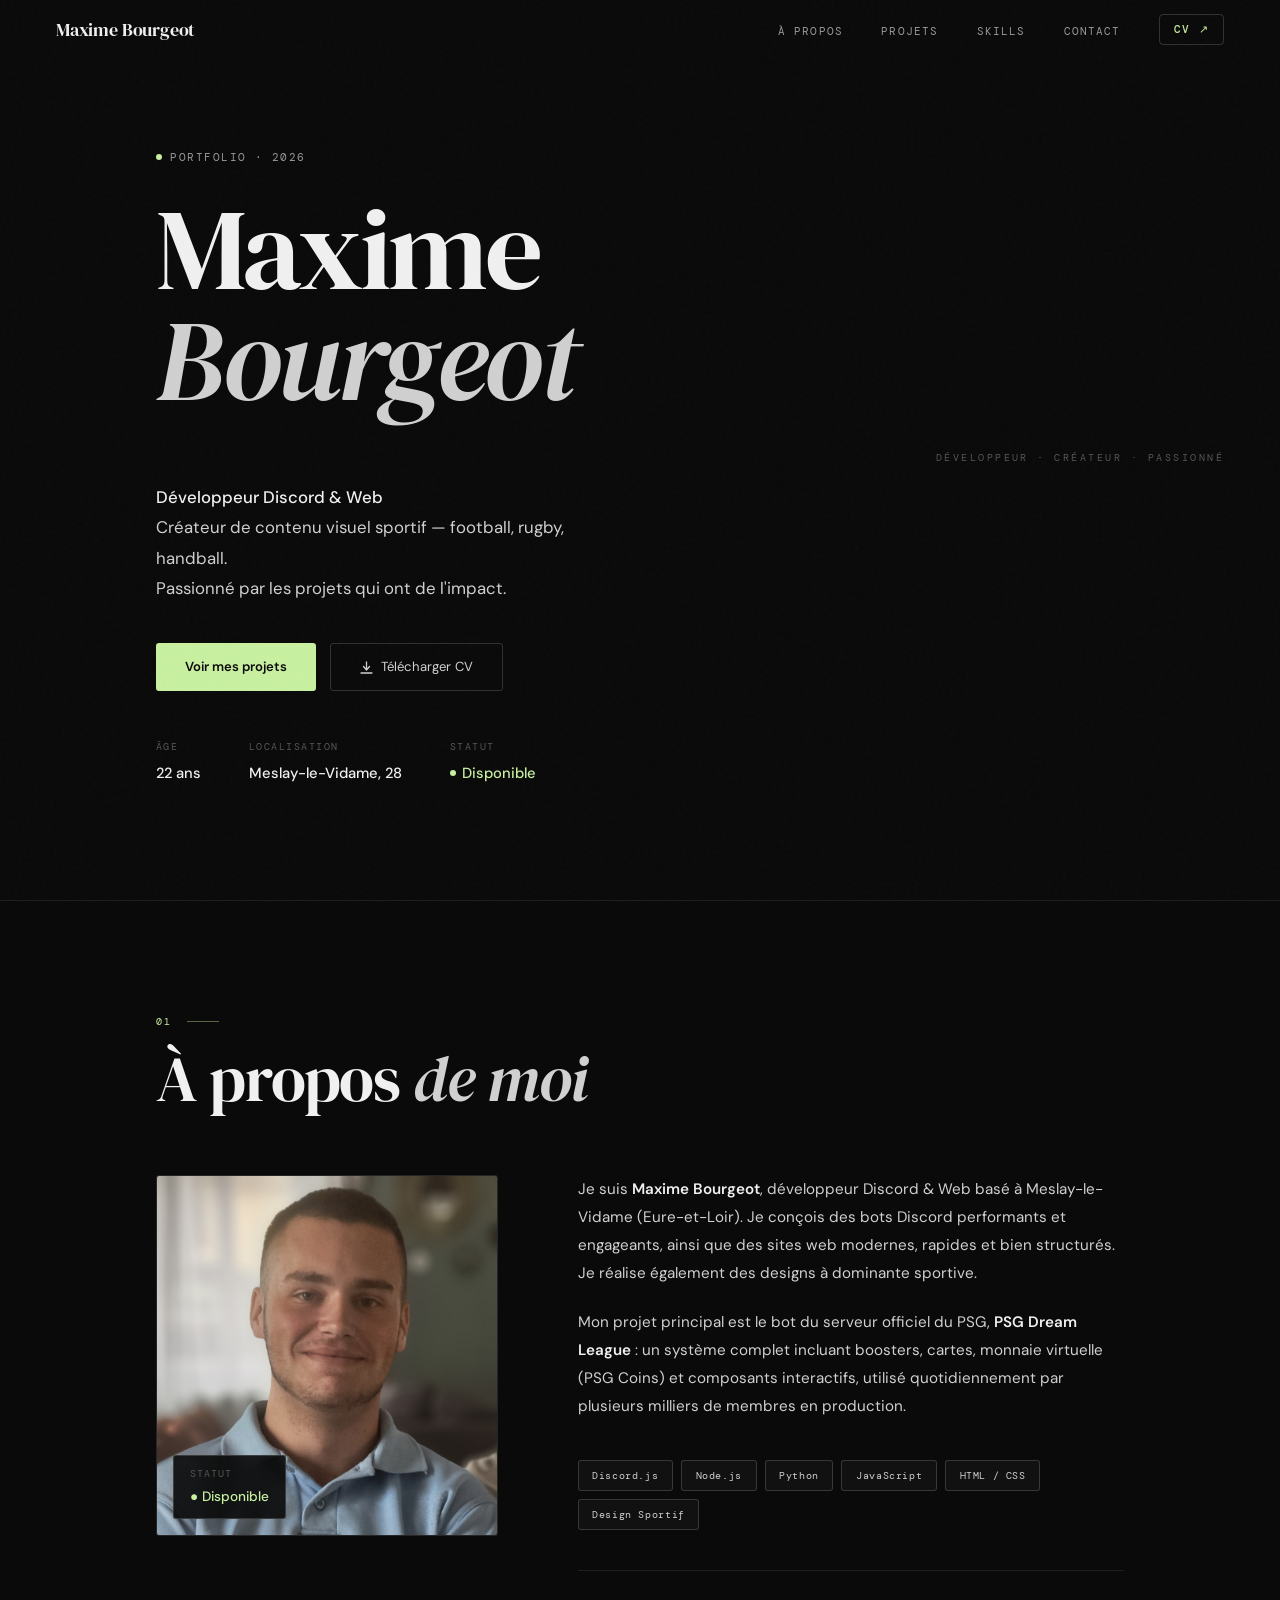
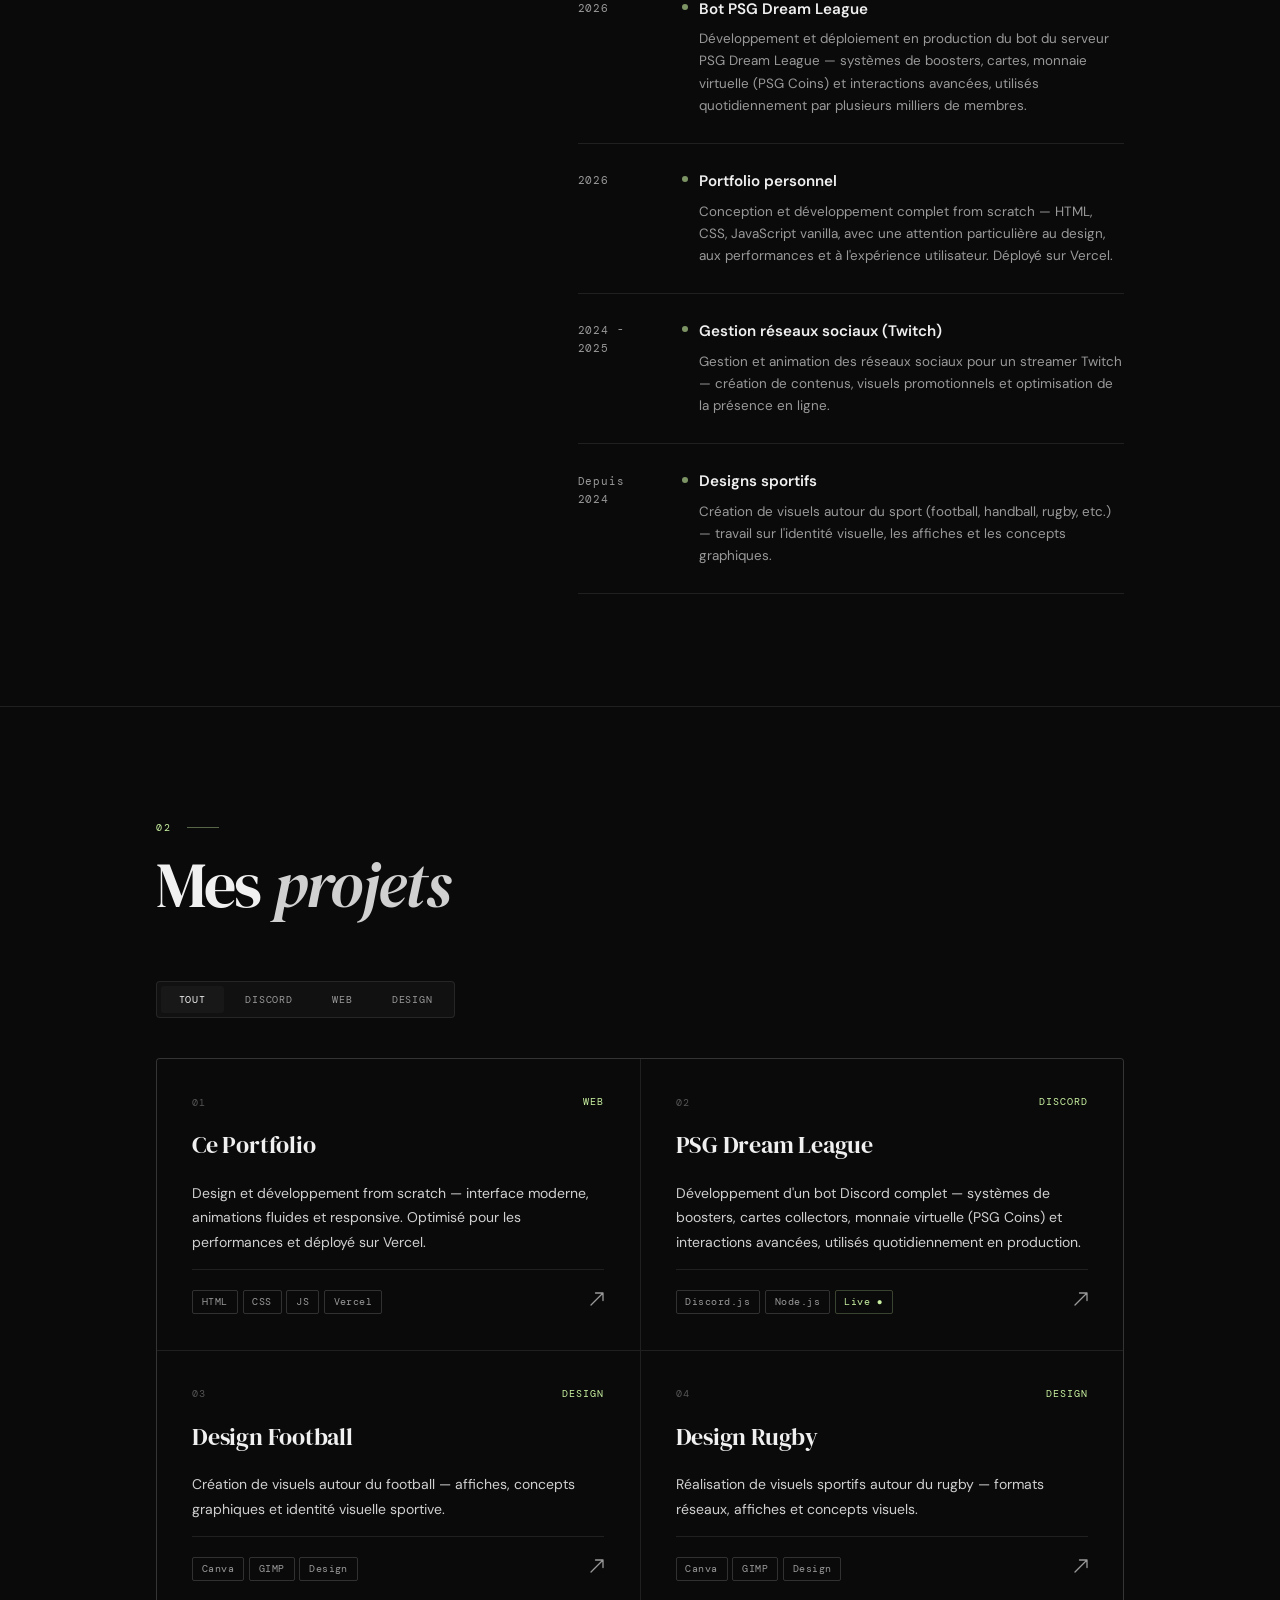
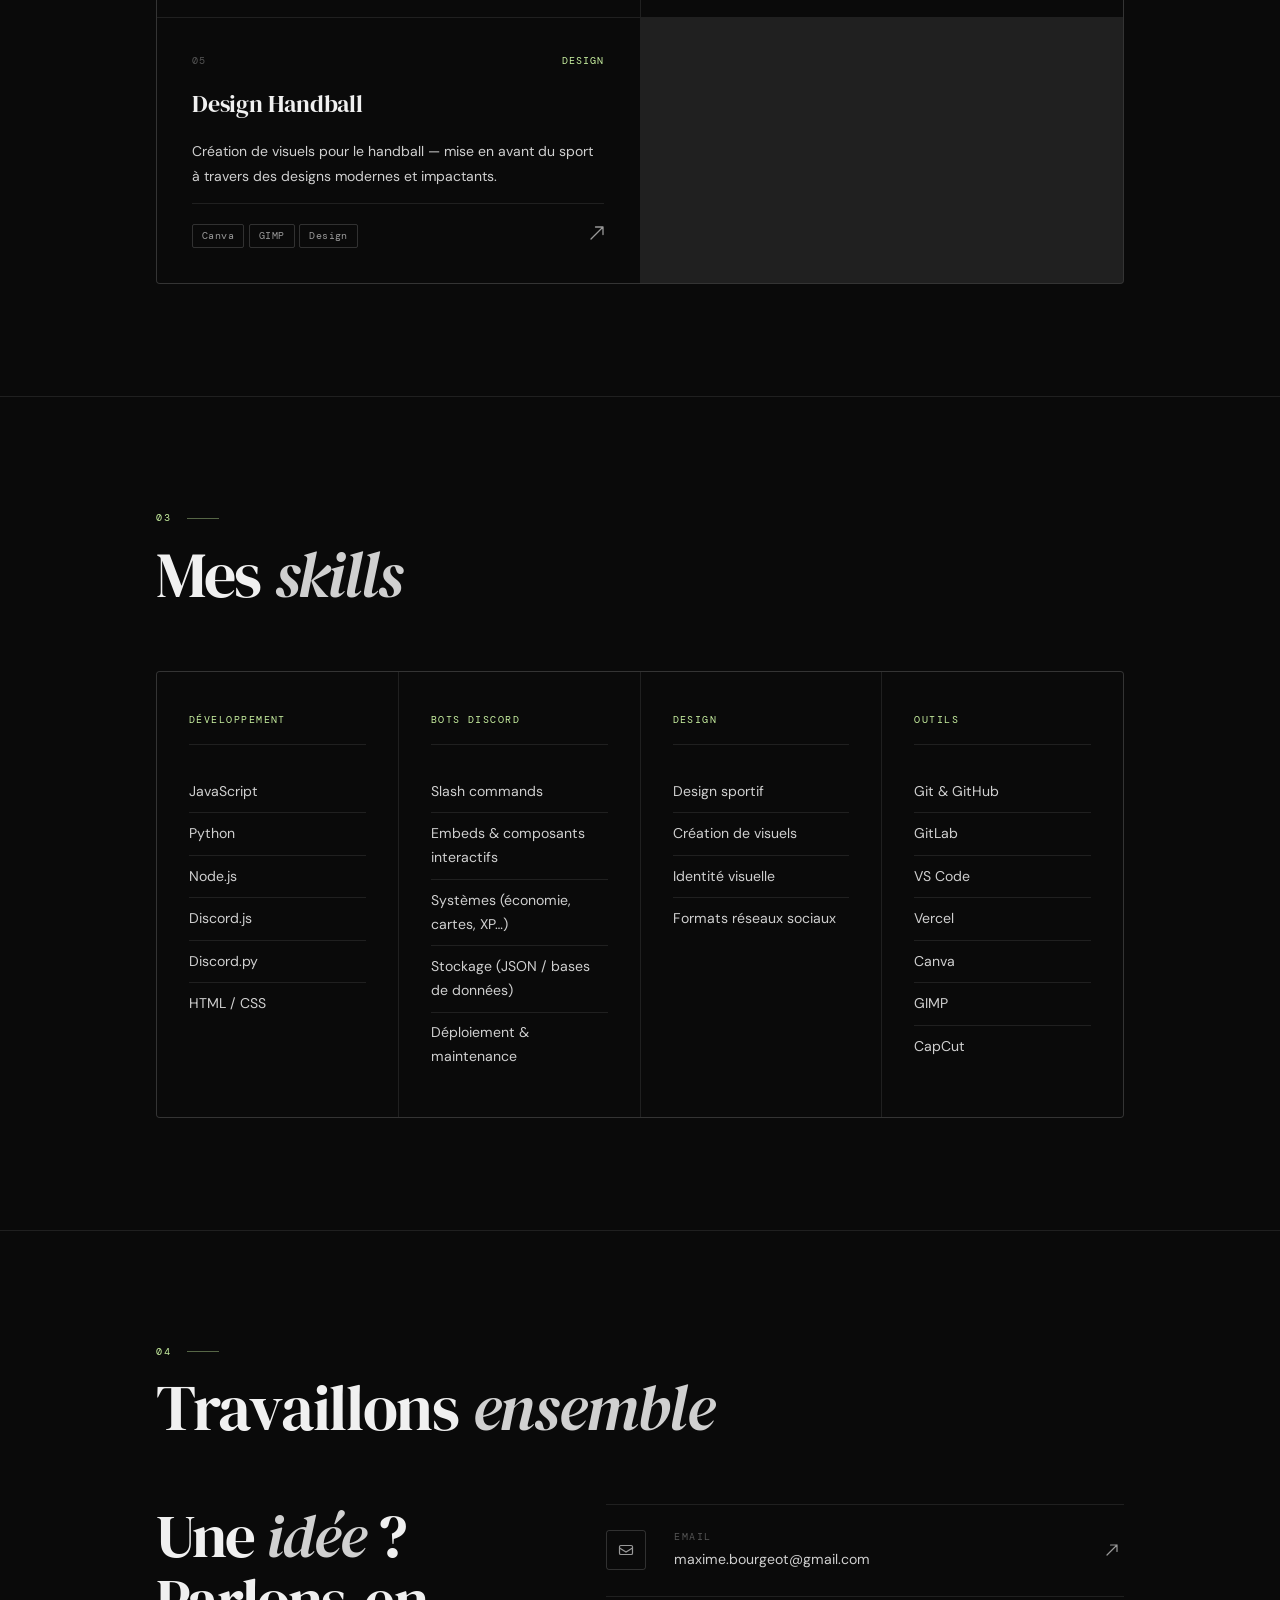
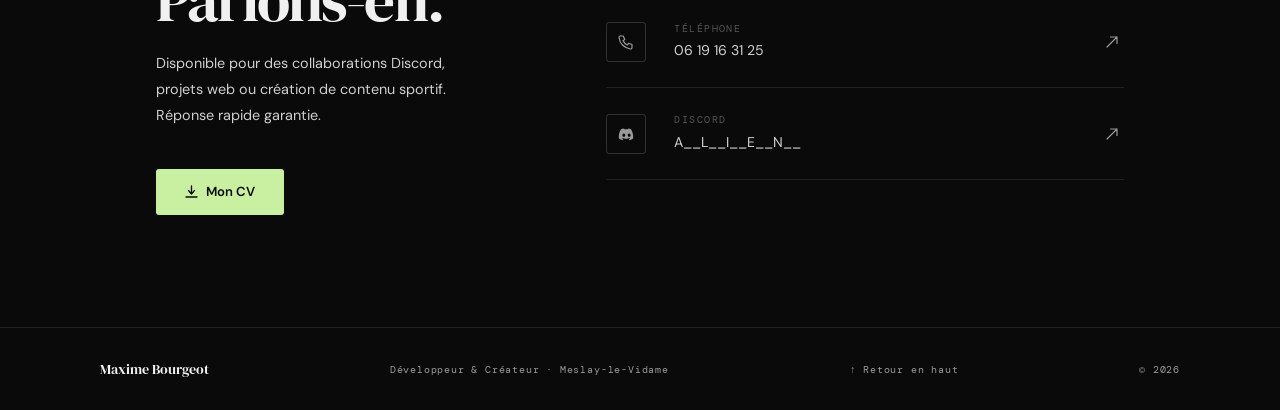
==== index.html @ 53f77bb8 "premier commit" ====
<!DOCTYPE html>
<html lang="fr">
<head>
  <meta charset="UTF-8" />
  <meta name="viewport" content="width=device-width, initial-scale=1.0"/>
  <title>Maxime Bourgeot — Développeur & Créateur</title>
  <meta name="description" content="Portfolio de Maxime Bourgeot — Développeur Discord & Web, créateur de contenu sportif.">
  <meta name="robots" content="index, follow">
  <meta property="og:title" content="Maxime Bourgeot — Portfolio">
  <meta property="og:description" content="Développeur Discord · Web · Créateur de contenu sportif">
  <meta property="og:type" content="website">
  <link rel="preconnect" href="https://fonts.googleapis.com">
  <link rel="preconnect" href="https://fonts.gstatic.com" crossorigin>
  <link href="https://fonts.googleapis.com/css2?family=DM+Serif+Display:ital@0;1&family=DM+Sans:wght@300;400;500&family=DM+Mono:wght@400;500&display=swap" rel="stylesheet">
  <link rel="stylesheet" href="css/style.css">
</head>
<body>

  <div id="progress" role="progressbar" aria-hidden="true"></div>
  <div class="cursor" id="cursor" aria-hidden="true"></div>

  <!-- NAV -->
  <nav id="nav" aria-label="Navigation principale">
    <a href="#hero" class="nav-logo" aria-label="Retour en haut">Maxime Bourgeot</a>

    <ul class="nav-links" id="nav-links" role="list">
      <li><a href="#apropos">À propos</a></li>
      <li><a href="#projets">Projets</a></li>
      <li><a href="#skills">Skills</a></li>
      <li><a href="#contact">Contact</a></li>
      <li>
        <a href="public/cv-maxime-bourgeot.pdf" class="nav-cv" target="_blank" rel="noopener noreferrer" aria-label="Télécharger mon CV">
          CV ↗
        </a>
      </li>
    </ul>

    <button class="nav-burger" id="nav-burger" aria-label="Ouvrir le menu" aria-expanded="false">
      <span></span><span></span>
    </button>
  </nav>

  <!-- Mobile overlay -->
  <div class="mobile-overlay" id="mobile-overlay" role="dialog" aria-modal="true" aria-hidden="true" aria-label="Menu navigation">
    <ul role="list">
      <li><a href="#apropos">À propos</a></li>
      <li><a href="#projets">Projets</a></li>
      <li><a href="#skills">Skills</a></li>
      <li><a href="#contact">Contact</a></li>
      <li><a href="public/cv-maxime-bourgeot.pdf" target="_blank" rel="noopener noreferrer">Télécharger CV</a></li>
    </ul>
  </div>

  <main>

    <!-- HERO -->
    <section id="hero" aria-label="Introduction">

      <div class="hero-deco" aria-hidden="true">Développeur · Créateur · Passionné</div>

      <div class="hero-inner">

        <div class="hero-tag reveal-init" style="--d:.05s">
          <span class="tag-dot" aria-hidden="true"></span>
          Portfolio · <span id="current-year">2026</span>
        </div>

        <h1 class="hero-name">
          <span class="hw"><span class="hi">Maxime</span></span>
          <span class="hw"><span class="hi italic" style="animation-delay:.08s">Bourgeot</span></span>
        </h1>

        <div class="hero-divider reveal-init" style="--d:.3s" aria-hidden="true"></div>

        <p class="hero-sub reveal-init" style="--d:.45s">
          <strong>Développeur Discord & Web</strong><br>
          Créateur de contenu visuel sportif — football, rugby, handball.<br>
          Passionné par les projets qui ont de l'impact.
        </p>

        <div class="hero-ctas reveal-init" style="--d:.6s">
          <a href="#projets" class="btn-fill">Voir mes projets</a>
          <a href="public/cv-maxime-bourgeot.pdf" class="btn-outline" target="_blank" rel="noopener noreferrer">
            <svg width="13" height="13" viewBox="0 0 13 13" fill="none" aria-hidden="true"><path d="M6.5 1v7M3.5 5.5L6.5 9l3-3.5M1 12h11" stroke="currentColor" stroke-width="1.3" stroke-linecap="round" stroke-linejoin="round"/></svg>
            Télécharger CV
          </a>
        </div>

        <div class="hero-meta reveal-init" style="--d:.75s">
          <div class="hm">
            <span class="hm-l">Âge</span>
            <span class="hm-v" id="age-display">—</span>
          </div>
          <div class="hm">
            <span class="hm-l">Localisation</span>
            <span class="hm-v">Meslay-le-Vidame, 28</span>
          </div>
          <div class="hm">
            <span class="hm-l">Statut</span>
            <span class="hm-v hm-avail">
              <span class="avail-dot" aria-hidden="true"></span>Disponible
            </span>
          </div>
        </div>

      </div>
    </section>


    <!-- À PROPOS -->
    <section id="apropos" aria-label="À propos">
      <div class="sw">

        <header class="sh">
          <div class="sh-label reveal">
            <span class="sh-num">01</span>
            <div class="sh-line"></div>
          </div>
          <h2 class="sh-title reveal">À propos <em>de moi</em></h2>
        </header>

        <div class="about-grid">

          <div class="about-photo">
            <img src="public/images/maxime.jpg" alt="Maxime Bourgeot">
            <div class="photo-badge">
                <div class="photo-badge-top">Statut</div>
                <div class="photo-badge-val">● Disponible</div>
            </div>
          </div>

          <div class="about-right">

            <div class="about-text reveal">
              <p>
              Je suis <strong>Maxime Bourgeot</strong>, développeur Discord & Web basé à Meslay-le-Vidame (Eure-et-Loir). 
              Je conçois des bots Discord performants et engageants, ainsi que des sites web modernes, rapides et bien structurés. 
              Je réalise également des designs à dominante sportive.
              </p>
              <p>
              Mon projet principal est le bot du serveur officiel du PSG, <strong>PSG Dream League</strong> : 
              un système complet incluant boosters, cartes, monnaie virtuelle (PSG Coins) et composants interactifs, 
              utilisé quotidiennement par plusieurs milliers de membres en production.
              </p>
            </div>

            <div class="about-chips reveal" style="--reveal-delay:.08s">
              <span class="chip">Discord.js</span>
              <span class="chip">Node.js</span>
              <span class="chip">Python</span>
              <span class="chip">JavaScript</span>
              <span class="chip">HTML / CSS</span>
              <span class="chip">Design Sportif</span>
            </div>

            <div class="timeline reveal" style="--reveal-delay:.15s">

              <div class="tl-item">
                <span class="tl-year">2026</span>
                <div class="tl-content">
                  <div class="tl-dot" aria-hidden="true"></div>
                  <h4>Bot PSG Dream League</h4>
                  <p>
                    Développement et déploiement en production du bot du serveur PSG Dream League — 
                    systèmes de boosters, cartes, monnaie virtuelle (PSG Coins) et interactions avancées, 
                    utilisés quotidiennement par plusieurs milliers de membres.
                  </p>
                </div>
              </div>

              <div class="tl-item">
                <span class="tl-year">2026</span>
                <div class="tl-content">
                  <div class="tl-dot" aria-hidden="true"></div>
                  <h4>Portfolio personnel</h4>
                  <p>
                    Conception et développement complet from scratch — HTML, CSS, JavaScript vanilla, 
                    avec une attention particulière au design, aux performances et à l'expérience utilisateur. 
                    Déployé sur Vercel.
                  </p>
                </div>
              </div>

              <div class="tl-item">
                <span class="tl-year">2024 - 2025</span>
                <div class="tl-content">
                  <div class="tl-dot" aria-hidden="true"></div>
                  <h4>Gestion réseaux sociaux (Twitch)</h4>
                  <p>
                    Gestion et animation des réseaux sociaux pour un streamer Twitch — 
                    création de contenus, visuels promotionnels et optimisation de la présence en ligne.
                  </p>
                </div>
              </div>

              <div class="tl-item">
                <span class="tl-year">Depuis 2024</span>
                <div class="tl-content">
                  <div class="tl-dot" aria-hidden="true"></div>
                  <h4>Designs sportifs</h4>
                  <p>
                    Création de visuels autour du sport (football, handball, rugby, etc.) — 
                    travail sur l'identité visuelle, les affiches et les concepts graphiques.
                  </p>
                </div>
              </div>

            </div>

          </div>

        </div>
      </div>
    </section>


    <!-- PROJETS -->
    <section id="projets" aria-label="Projets">
      <div class="sw">

        <header class="sh">
          <div class="sh-label reveal">
            <span class="sh-num">02</span>
            <div class="sh-line"></div>
          </div>
          <h2 class="sh-title reveal">Mes <em>projets</em></h2>
        </header>

        <!-- FIX : "social" remplacé par "design" pour correspondre aux data-cat des cartes -->
        <div class="filter-bar reveal" role="group" aria-label="Filtrer les projets">
          <button class="fb active" data-filter="all" aria-pressed="true">Tout</button>
          <button class="fb" data-filter="discord" aria-pressed="false">Discord</button>
          <button class="fb" data-filter="web" aria-pressed="false">Web</button>
          <button class="fb" data-filter="design" aria-pressed="false">Design</button>
        </div>

        <div class="pg" id="projects-list" role="list">
          <a class="pc reveal" data-cat="web" href="projets/portfolio.html" role="listitem" style="--reveal-delay:.07s">
            <div class="pc-head">
              <span class="pc-n">01</span>
              <span class="pc-c">Web</span>
            </div>
            <h3 class="pc-t">Ce Portfolio</h3>
            <p class="pc-d">
              Design et développement from scratch — interface moderne, animations fluides et responsive. 
              Optimisé pour les performances et déployé sur Vercel.
            </p>
            <div class="pc-foot">
              <div class="pc-tags">
                <span>HTML</span><span>CSS</span><span>JS</span><span>Vercel</span>
              </div>
              <span class="pc-arr" aria-hidden="true">
                <svg width="14" height="14" viewBox="0 0 14 14" fill="none"><path d="M1 13L13 1M13 1H5.5M13 1v7.5" stroke="currentColor" stroke-width="1.3" stroke-linecap="round"/></svg>
              </span>
            </div>
          </a>

          <a class="pc reveal" data-cat="discord" href="projets/psg-dream-league.html" role="listitem">
            <div class="pc-head">
              <span class="pc-n">02</span>
              <span class="pc-c">Discord</span>
            </div>
            <h3 class="pc-t">PSG Dream League</h3>
            <p class="pc-d">
              Développement d'un bot Discord complet — systèmes de boosters, cartes collectors, 
              monnaie virtuelle (PSG Coins) et interactions avancées, utilisés quotidiennement en production.
            </p>
            <div class="pc-foot">
              <div class="pc-tags">
                <span>Discord.js</span><span>Node.js</span><span class="live">Live ●</span>
              </div>
              <span class="pc-arr" aria-hidden="true">
                <svg width="14" height="14" viewBox="0 0 14 14" fill="none"><path d="M1 13L13 1M13 1H5.5M13 1v7.5" stroke="currentColor" stroke-width="1.3" stroke-linecap="round"/></svg>
              </span>
            </div>
          </a>

          <a class="pc reveal" data-cat="design" href="projets/football.html" role="listitem" style="--reveal-delay:.14s">
            <div class="pc-head">
              <span class="pc-n">03</span>
              <span class="pc-c">Design</span>
            </div>
            <h3 class="pc-t">Design Football</h3>
            <p class="pc-d">
              Création de visuels autour du football — affiches, concepts graphiques et identité visuelle sportive.
            </p>
            <div class="pc-foot">
              <div class="pc-tags"><span>Canva</span><span>GIMP</span><span>Design</span></div>
              <span class="pc-arr" aria-hidden="true">
                <svg width="14" height="14" viewBox="0 0 14 14" fill="none"><path d="M1 13L13 1M13 1H5.5M13 1v7.5" stroke="currentColor" stroke-width="1.3" stroke-linecap="round"/></svg>
              </span>
            </div>
          </a>

          <a class="pc reveal" data-cat="design" href="projets/rugby.html" role="listitem" style="--reveal-delay:.21s">
            <div class="pc-head">
              <span class="pc-n">04</span>
              <span class="pc-c">Design</span>
            </div>
            <h3 class="pc-t">Design Rugby</h3>
            <p class="pc-d">
              Réalisation de visuels sportifs autour du rugby — formats réseaux, affiches et concepts visuels.
            </p>
            <div class="pc-foot">
              <div class="pc-tags"><span>Canva</span><span>GIMP</span><span>Design</span></div>
              <span class="pc-arr" aria-hidden="true">
                <svg width="14" height="14" viewBox="0 0 14 14" fill="none"><path d="M1 13L13 1M13 1H5.5M13 1v7.5" stroke="currentColor" stroke-width="1.3" stroke-linecap="round"/></svg>
              </span>
            </div>
          </a>

          <a class="pc reveal" data-cat="design" href="projets/handball.html" role="listitem" style="--reveal-delay:.28s">
            <div class="pc-head">
              <span class="pc-n">05</span>
              <span class="pc-c">Design</span>
            </div>
            <h3 class="pc-t">Design Handball</h3>
            <p class="pc-d">
              Création de visuels pour le handball — mise en avant du sport à travers des designs modernes et impactants.
            </p>
            <div class="pc-foot">
              <div class="pc-tags"><span>Canva</span><span>GIMP</span><span>Design</span></div>
              <span class="pc-arr" aria-hidden="true">
                <svg width="14" height="14" viewBox="0 0 14 14" fill="none"><path d="M1 13L13 1M13 1H5.5M13 1v7.5" stroke="currentColor" stroke-width="1.3" stroke-linecap="round"/></svg>
              </span>
            </div>
          </a>

        </div>
      </div>
    </section>


    <!-- SKILLS -->
    <section id="skills" aria-label="Compétences">
      <div class="sw">

        <header class="sh">
          <div class="sh-label reveal">
            <span class="sh-num">03</span>
            <div class="sh-line"></div>
          </div>
          <h2 class="sh-title reveal">Mes <em>skills</em></h2>
        </header>

        <div class="skills-grid">

          <div class="sk reveal">
            <p class="sk-t">Développement</p>
            <ul role="list">
              <li>JavaScript</li>
              <li>Python</li>
              <li>Node.js</li>
              <li>Discord.js</li>
              <li>Discord.py</li>
              <li>HTML / CSS</li>
            </ul>
          </div>

          <div class="sk reveal" style="--reveal-delay:.07s">
            <p class="sk-t">Bots Discord</p>
            <ul role="list">
              <li>Slash commands</li>
              <li>Embeds & composants interactifs</li>
              <li>Systèmes (économie, cartes, XP…)</li>
              <li>Stockage (JSON / bases de données)</li>
              <li>Déploiement & maintenance</li>
            </ul>
          </div>

          <div class="sk reveal" style="--reveal-delay:.14s">
            <p class="sk-t">Design</p>
            <ul role="list">
              <li>Design sportif</li>
              <li>Création de visuels</li>
              <li>Identité visuelle</li>
              <li>Formats réseaux sociaux</li>
            </ul>
          </div>

          <div class="sk reveal" style="--reveal-delay:.21s">
            <p class="sk-t">Outils</p>
            <ul role="list">
              <li>Git & GitHub</li>
              <li>GitLab</li>
              <li>VS Code</li>
              <li>Vercel</li>
              <li>Canva</li>
              <li>GIMP</li>
              <li>CapCut</li>
            </ul>
          </div>

        </div>
        <!-- FIX : fermeture correcte de .sw et de #skills (manquaient dans l'original) -->
      </div>
    </section>


    <!-- CONTACT -->
    <!-- FIX : section contact maintenant correctement au même niveau que #skills -->
    <section id="contact" aria-label="Contact">
      <div class="sw">

        <header class="sh">
          <div class="sh-label reveal">
            <span class="sh-num">04</span>
            <div class="sh-line"></div>
          </div>
          <h2 class="sh-title reveal">Travaillons <em>ensemble</em></h2>
        </header>

        <div class="contact-grid">

          <div class="contact-left reveal">
            <p class="cl-h">Une <em>idée</em> ?<br>Parlons-en.</p>
            <p class="cl-s">Disponible pour des collaborations Discord, projets web ou création de contenu sportif. Réponse rapide garantie.</p>
            <a href="public/cv-maxime-bourgeot.pdf" class="btn-fill" target="_blank" rel="noopener noreferrer">
              <svg width="13" height="13" viewBox="0 0 13 13" fill="none" aria-hidden="true"><path d="M6.5 1v7M3.5 5.5L6.5 9l3-3.5M1 12h11" stroke="currentColor" stroke-width="1.3" stroke-linecap="round" stroke-linejoin="round"/></svg>
              Mon CV
            </a>
          </div>

          <div class="contact-rows reveal" style="--reveal-delay:.1s">

            <!-- FIX : href="mailto:" conservé, mais id="copy-email" + data-copy gardés
                 pour que le JS puisse gérer le clic (preventDefault + clipboard) -->
            <a href="mailto:maxime.bourgeot@gmail.com" class="cr" aria-label="Email : maxime.bourgeot@gmail.com" id="copy-email" data-copy="maxime.bourgeot@gmail.com">
              <div class="cr-i" aria-hidden="true">
                <svg width="16" height="16" viewBox="0 0 16 16" fill="none"><rect x="1.5" y="3.5" width="13" height="9" rx="1.3" stroke="currentColor" stroke-width="1.2"/><path d="M1.5 6l6.5 4 6.5-4" stroke="currentColor" stroke-width="1.2"/></svg>
              </div>
              <div class="cr-body">
                <span class="cr-lbl">Email</span>
                <span class="cr-v">maxime.bourgeot@gmail.com</span>
              </div>
              <svg class="cr-a" width="12" height="12" viewBox="0 0 12 12" fill="none" aria-hidden="true"><path d="M1 11L11 1M11 1H4.5M11 1v6.5" stroke="currentColor" stroke-width="1.2" stroke-linecap="round"/></svg>
            </a>

            <a href="tel:+33619163125" class="cr" aria-label="Téléphone : 06 19 16 31 25">
              <div class="cr-i" aria-hidden="true">
                <svg width="16" height="16" viewBox="0 0 16 16" fill="none"><path d="M2 2h3.2L6.8 5.5 5 6.6A8 8 0 0 0 9.4 11l1.1-1.8 3.5 1.3v3A1.5 1.5 0 0 1 12.5 15 13 13 0 0 1 1 3.5 1.5 1.5 0 0 1 2 2z" stroke="currentColor" stroke-width="1.2" stroke-linejoin="round"/></svg>
              </div>
              <div class="cr-body">
                <span class="cr-lbl">Téléphone</span>
                <span class="cr-v">06 19 16 31 25</span>
              </div>
              <svg class="cr-a" width="12" height="12" viewBox="0 0 12 12" fill="none" aria-hidden="true"><path d="M1 11L11 1M11 1H4.5M11 1v6.5" stroke="currentColor" stroke-width="1.2" stroke-linecap="round"/></svg>
            </a>

            <a href="https://discord.com/users/878724920987766796" class="cr" target="_blank" rel="noopener noreferrer" aria-label="Discord">
              <div class="cr-i" aria-hidden="true">
                <svg width="16" height="16" viewBox="0 0 16 16" fill="none"><path d="M13 3.3A12 12 0 0 0 10.3 2.5a.06.06 0 0 0-.06.03c-.13.23-.27.53-.37.77a11 11 0 0 0-3.38 0 7 7 0 0 0-.38-.77.06.06 0 0 0-.06-.03A12 12 0 0 0 3 3.3a.05.05 0 0 0-.02.02C1.1 6.4.59 9.4.84 12.38a.06.06 0 0 0 .02.05A12.1 12.1 0 0 0 4.5 14.3a.06.06 0 0 0 .07-.03c.28-.4.53-.81.74-1.24a.06.06 0 0 0-.03-.09 8 8 0 0 1-1.14-.56.06.06 0 0 1 0-.1c.08-.06.15-.12.22-.18a.06.06 0 0 1 .07 0c2.37 1.1 4.94 1.1 7.29 0a.06.06 0 0 1 .07 0c.07.06.14.12.22.18a.06.06 0 0 1 0 .1c-.36.21-.74.4-1.13.56a.06.06 0 0 0-.03.09c.22.43.46.84.74 1.24a.06.06 0 0 0 .07.03A12 12 0 0 0 15.14 12.43a.06.06 0 0 0 .02-.05C15.42 9 14.6 6 13.02 3.32a.05.05 0 0 0-.02-.02zM5.83 10.77c-.79 0-1.43-.74-1.43-1.64 0-.9.62-1.64 1.43-1.64.82 0 1.44.75 1.43 1.64 0 .9-.62 1.64-1.43 1.64zm5.34 0c-.79 0-1.43-.74-1.43-1.64 0-.9.62-1.64 1.43-1.64.82 0 1.44.75 1.43 1.64 0 .9-.61 1.64-1.43 1.64z" fill="currentColor"/></svg>
              </div>
              <div class="cr-body">
                <span class="cr-lbl">Discord</span>
                <span class="cr-v">A__L__I__E__N__</span>
              </div>
              <svg class="cr-a" width="12" height="12" viewBox="0 0 12 12" fill="none" aria-hidden="true"><path d="M1 11L11 1M11 1H4.5M11 1v6.5" stroke="currentColor" stroke-width="1.2" stroke-linecap="round"/></svg>
            </a>

          </div>
        </div>
      </div>
    </section>

  </main>

  <footer>
    <div class="fi">
      <span class="fn">Maxime Bourgeot</span>
      <span class="fm">Développeur & Créateur · Meslay-le-Vidame</span>
      <a href="#hero" class="back-top" aria-label="Retour en haut">↑ Retour en haut</a>
      <span class="fy">© <span id="footer-year">2026</span></span>
    </div>
  </footer>

  <div class="toast" id="toast" role="alert" aria-live="polite"></div>

  <script src="js/main.js"></script>
</body>
</html>
---- css/style.css ----
/* ============================================================
   VARIABLES
============================================================ */
:root {
  --bg:       #0a0a0a;
  --bg2:      #111111;
  --bg3:      #181818;
  --white:    #f0f0f0;
  --light:    #d0d0d0;
  --mid:      #999;
  --muted:    #555;
  --border:   rgba(255,255,255,0.09);
  --border2:  rgba(255,255,255,0.16);
  --accent:   #c8f0a0;
  --accent2:  rgba(200,240,160,0.07);

  --f-serif:  'DM Serif Display', Georgia, serif;
  --f-body:   'DM Sans', sans-serif;
  --f-mono:   'DM Mono', monospace;

  --ease:     cubic-bezier(0.22, 1, 0.36, 1);
  --nav-h:    60px;
  --max:      1080px;
  --px:       clamp(1.2rem, 5vw, 3.5rem);
}

/* ============================================================
   RESET
============================================================ */
*, *::before, *::after { box-sizing: border-box; margin: 0; padding: 0; }
html {
  scroll-behavior: smooth;
  font-size: 16px;
  scrollbar-width: thin;
  scrollbar-color: var(--muted) var(--bg);
}
::-webkit-scrollbar { width: 2px; }
::-webkit-scrollbar-thumb { background: var(--muted); }
body {
  background: var(--bg);
  color: var(--white);
  font-family: var(--f-body);
  font-size: 1rem;
  line-height: 1.7;
  -webkit-font-smoothing: antialiased;
  overflow-x: hidden;
}
@media (pointer: fine) { body { cursor: none; } }
::selection { background: var(--accent); color: #0a0a0a; }
a { color: inherit; text-decoration: none; }

img, video, iframe {
  max-width: 100%;
  height: auto;
  display: block;
}

/* ============================================================
   CURSOR
============================================================ */
.cursor {
  position: fixed;
  top: 0; left: 0;
  width: 8px; height: 8px;
  background: var(--accent);
  border-radius: 50%;
  pointer-events: none;
  z-index: 9999;
  transform: translate(-50%, -50%);
  will-change: transform, width, height, opacity;
  display: none;
  transition: width .25s var(--ease), height .25s var(--ease), background .25s, opacity .3s;
}
.cursor.big {
  width: 36px; height: 36px;
  background: transparent;
  border: 1px solid rgba(200,240,160,0.5);
}

/* ============================================================
   NOISE OVERLAY
============================================================ */
body::before {
  content: '';
  position: fixed;
  inset: 0;
  background-image: url("data:image/svg+xml,%3Csvg viewBox='0 0 256 256' xmlns='http://www.w3.org/2000/svg'%3E%3Cfilter id='noise'%3E%3CfeTurbulence type='fractalNoise' baseFrequency='0.9' numOctaves='4' stitchTiles='stitch'/%3E%3C/filter%3E%3Crect width='100%25' height='100%25' filter='url(%23noise)' opacity='0.04'/%3E%3C/svg%3E");
  pointer-events: none;
  z-index: 1000;
  opacity: 0.45;
}

/* ============================================================
   PROGRESS BAR
============================================================ */
#progress {
  position: fixed;
  top: 0; left: 0;
  height: 1px;
  background: var(--accent);
  z-index: 300;
  width: 0%;
  transition: width .05s linear;
  transform-origin: left;
}

/* ============================================================
   NAV
============================================================ */
#nav {
  position: fixed;
  inset: 0 0 auto 0;
  height: var(--nav-h);
  z-index: 200;
  display: flex;
  align-items: center;
  justify-content: space-between;
  padding: 0 var(--px);
  transition: border-color .4s, background .4s, backdrop-filter .4s;
  border-bottom: 1px solid transparent;
}
#nav.scrolled {
  border-color: var(--border);
  background: rgba(10,10,10,.92);
  backdrop-filter: blur(20px);
  -webkit-backdrop-filter: blur(20px);
}

.nav-logo {
  font-family: var(--f-serif);
  font-size: 1.15rem;
  letter-spacing: -.01em;
  color: var(--white);
  transition: opacity .2s;
}
.nav-logo:hover { opacity: .6; }

.nav-links {
  display: flex;
  align-items: center;
  gap: 2.4rem;
  list-style: none;
}
.nav-links a {
  font-family: var(--f-mono);
  font-size: .7rem;
  letter-spacing: .1em;
  text-transform: uppercase;
  color: var(--mid);
  transition: color .2s;
}
.nav-links a:hover, .nav-links a.active { color: var(--white); }

.nav-cv {
  display: inline-flex;
  align-items: center;
  gap: .4rem;
  padding: .35rem .9rem;
  border: 1px solid var(--border2);
  border-radius: 4px;
  font-family: var(--f-mono) !important;
  font-size: .68rem !important;
  font-weight: 500;
  color: var(--accent) !important;
  transition: background .2s, border-color .2s !important;
}
.nav-cv:hover { background: var(--accent2) !important; border-color: rgba(200,240,160,.3) !important; }

.nav-burger {
  display: none;
  flex-direction: column;
  gap: 5px;
  background: none;
  border: none;
  padding: 6px;
  z-index: 300;
}
.nav-burger span {
  display: block;
  width: 20px; height: 1px;
  background: var(--white);
  transition: transform .3s var(--ease), opacity .3s;
  transform-origin: center;
}
.nav-burger.open span:first-child { transform: translateY(3px) rotate(45deg); }
.nav-burger.open span:last-child  { transform: translateY(-3px) rotate(-45deg); }

.mobile-overlay {
  position: fixed;
  inset: 0;
  background: var(--bg);
  z-index: 190;
  display: flex;
  align-items: center;
  justify-content: center;
  opacity: 0;
  pointer-events: none;
  transition: opacity .3s var(--ease);
}
.mobile-overlay.open { opacity: 1; pointer-events: all; }
.mobile-overlay ul { list-style: none; text-align: center; display: flex; flex-direction: column; gap: 2rem; }
.mobile-overlay a {
  font-family: var(--f-serif);
  font-size: 2.5rem;
  color: var(--mid);
  transition: color .2s;
}
.mobile-overlay a:hover { color: var(--white); }

/* ============================================================
   SECTION WRAP
============================================================ */
.sw { max-width: var(--max); margin: 0 auto; padding: 7rem var(--px); }
.sh { margin-bottom: 4rem; }
.sh-label {
  display: flex;
  align-items: center;
  gap: 1rem;
  margin-bottom: 1rem;
}
.sh-num {
  font-family: var(--f-mono);
  font-size: .65rem;
  color: var(--accent);
  letter-spacing: .15em;
}
.sh-line {
  flex: 1;
  max-width: 32px;
  height: 1px;
  background: var(--accent);
  opacity: .4;
}
.sh-title {
  font-family: var(--f-serif);
  font-size: clamp(2.2rem, 5vw, 4rem);
  font-weight: 400;
  letter-spacing: -.02em;
  line-height: 1;
  color: var(--white);
}
.sh-title em {
  font-style: italic;
  color: var(--light);
}

/* ============================================================
   REVEAL
============================================================ */
.reveal {
  opacity: 0;
  transform: translateY(16px);
  transition: opacity .7s var(--ease), transform .7s var(--ease);
  transition-delay: var(--reveal-delay, 0s);
}
.reveal.vis { opacity: 1; transform: none; }

.reveal-init {
  opacity: 0;
  animation: fadeUp .7s var(--ease) forwards;
  animation-delay: var(--d, 0s);
}
@keyframes fadeUp {
  from { opacity: 0; transform: translateY(12px); }
  to   { opacity: 1; transform: none; }
}

/* ============================================================
   HERO
============================================================ */
#hero {
  min-height: 100svh;
  padding-top: var(--nav-h);
  display: flex;
  flex-direction: column;
  justify-content: center;
  position: relative;
  overflow: visible;
  border-bottom: 1px solid var(--border);
}

#hero::after {
  content: '';
  position: absolute;
  bottom: -1px; left: 0; right: 0;
  height: 120px;
  background: linear-gradient(to bottom, transparent, var(--bg));
  pointer-events: none;
  z-index: 0;
}

.hero-deco {
  position: absolute;
  right: var(--px);
  top: 50%;
  transform: translateY(-50%) rotate(90deg);
  transform-origin: center center;
  font-family: var(--f-mono);
  font-size: .62rem;
  letter-spacing: .25em;
  text-transform: uppercase;
  color: var(--muted);
  white-space: nowrap;
  animation: fadeUp .8s 1.2s var(--ease) forwards;
  opacity: 0;
}

.hero-inner {
  position: relative;
  z-index: 1;
  max-width: var(--max);
  margin: 0 auto;
  padding: 2rem var(--px) 4rem;
  width: 100%;
}

.hero-tag {
  display: inline-flex;
  align-items: center;
  gap: .5rem;
  font-family: var(--f-mono);
  font-size: .68rem;
  letter-spacing: .14em;
  text-transform: uppercase;
  color: var(--mid);
  margin-bottom: 2rem;
}
.tag-dot {
  width: 6px; height: 6px;
  background: var(--accent);
  border-radius: 50%;
  animation: pulse 2.5s infinite;
}

.hero-name {
  font-family: var(--f-serif);
  font-size: clamp(3rem, 9vw, 8rem);
  font-weight: 400;
  letter-spacing: -.03em;
  line-height: .9;
  margin-bottom: 2.5rem;
}
.hw {
  display: block;
  overflow: visible;
  padding-bottom: .05em;
}
.hi {
  display: block;
  transform: translateY(110%);
  animation: slideUp 1s var(--ease) forwards;
}
.hi:nth-child(2) { animation-delay: .08s; }
@keyframes slideUp { to { transform: translateY(0); } }
.hero-name .italic { font-style: italic; color: var(--light); }

.hero-divider {
  width: 40px;
  height: 1px;
  background: var(--border2);
  margin-bottom: 1.5rem;
  animation: lineGrow .8s .5s var(--ease) forwards;
  transform: scaleX(0);
  transform-origin: left;
}
@keyframes lineGrow { to { transform: scaleX(1); } }

.hero-sub {
  font-size: clamp(.95rem, 1.8vw, 1.05rem);
  color: var(--light);
  line-height: 1.8;
  margin-bottom: 2.5rem;
  max-width: 420px;
}
.hero-sub strong { color: var(--white); font-weight: 500; }

.hero-ctas {
  display: flex;
  gap: .9rem;
  flex-wrap: wrap;
  margin-bottom: 3rem;
}

/* ── BUTTONS ── */
.btn-fill {
  display: inline-flex;
  align-items: center;
  gap: .5rem;
  padding: .75rem 1.8rem;
  background: var(--accent);
  color: #0a0a0a;
  font-family: var(--f-body);
  font-size: .82rem;
  font-weight: 600;
  border-radius: 3px;
  transition: opacity .2s, transform .2s;
}
.btn-fill:hover { opacity: .85; transform: translateY(-1px); }

.btn-outline {
  display: inline-flex;
  align-items: center;
  gap: .5rem;
  padding: .75rem 1.8rem;
  border: 1px solid var(--border2);
  color: var(--light);
  font-family: var(--f-body);
  font-size: .82rem;
  font-weight: 400;
  border-radius: 3px;
  background: transparent;
  transition: color .2s, border-color .2s, transform .2s;
}
.btn-outline:hover { color: var(--white); border-color: rgba(255,255,255,.3); transform: translateY(-1px); }

/* ── Hero meta ── */
.hero-meta {
  display: flex;
  gap: 3rem;
  flex-wrap: wrap;
}
.hm { display: flex; flex-direction: column; gap: .3rem; }
.hm-l {
  font-family: var(--f-mono);
  font-size: .62rem;
  letter-spacing: .15em;
  text-transform: uppercase;
  color: var(--muted);
}
.hm-v {
  font-size: .92rem;
  color: var(--white);
  font-weight: 500;
}
.hm-avail {
  display: flex;
  align-items: center;
  gap: .4rem;
  color: var(--accent) !important;
}
.avail-dot {
  width: 6px; height: 6px;
  background: var(--accent);
  border-radius: 50%;
  animation: pulse 2s infinite;
}
@keyframes pulse {
  0%, 100% { box-shadow: 0 0 0 0 rgba(200,240,160,.5); }
  50% { box-shadow: 0 0 0 6px rgba(200,240,160,0); }
}

/* ============================================================
   À PROPOS
============================================================ */
#apropos { border-top: 1px solid var(--border); }

.about-grid {
  display: grid;
  grid-template-columns: 1fr 1.6fr;
  gap: 5rem;
  align-items: start;
}

.about-photo {
  width: 100%;
  aspect-ratio: unset;
  background: var(--bg2);
  border: 1px solid var(--border);
  border-radius: 3px;
  overflow: hidden;
  position: sticky;
  top: calc(var(--nav-h) + 2rem);
}
.about-photo img {
  width: 100%;
  height: auto;
  object-fit: cover;
  display: block;
}

.photo-badge {
  position: absolute;
  bottom: 1rem;
  left: 1rem;
  background: rgba(10,10,10,.9);
  border: 1px solid var(--border2);
  border-radius: 3px;
  padding: .6rem 1rem;
  backdrop-filter: blur(10px);
}
.photo-badge-top {
  font-family: var(--f-mono);
  font-size: .6rem;
  color: var(--muted);
  letter-spacing: .1em;
  text-transform: uppercase;
  margin-bottom: .2rem;
}
.photo-badge-val {
  font-size: .85rem;
  color: var(--accent);
  font-weight: 500;
}

.about-right { display: flex; flex-direction: column; gap: 2.5rem; }

.about-text p {
  font-size: .95rem;
  color: var(--light);
  line-height: 1.85;
  margin-bottom: 1.3rem;
}
.about-text p:last-child { margin-bottom: 0; }
.about-text strong { color: var(--white); font-weight: 600; }

.about-chips {
  display: flex;
  flex-wrap: wrap;
  gap: .5rem;
}
.chip {
  font-family: var(--f-mono);
  font-size: .65rem;
  letter-spacing: .06em;
  padding: .35rem .85rem;
  border: 1px solid var(--border2);
  border-radius: 3px;
  color: var(--light);
  background: var(--bg2);
  transition: border-color .2s, color .2s;
}
.chip:hover { border-color: var(--accent); color: var(--accent); }

/* ============================================================
   TIMELINE — FIX dot superposition
============================================================ */
.timeline { display: flex; flex-direction: column; }

.tl-item {
  display: grid;
  grid-template-columns: 5rem 1fr;
  gap: 1.5rem;
  padding: 1.6rem 0;
  border-top: 1px solid var(--border);
  /* FIX : suppression de position:relative — le dot est maintenant dans le flux */
}
.tl-item:last-child { border-bottom: 1px solid var(--border); }

.tl-year {
  font-family: var(--f-mono);
  font-size: .66rem;
  color: var(--mid);
  padding-top: .15rem;
  letter-spacing: .08em;
  /* FIX : on aligne l'année avec le titre en tenant compte du dot */
  padding-top: .2rem;
}

/* FIX : le dot est retiré du positionnement absolu
   et intégré via un pseudo-élément sur .tl-content
   → il reste dans sa colonne, jamais sur l'année */
.tl-content {
  position: relative;
  padding-left: 1.1rem;
}

.tl-content::before {
  content: '';
  position: absolute;
  left: 0;
  top: .45rem; /* aligné avec la ligne de base du titre h4 */
  width: 6px;
  height: 6px;
  background: var(--accent);
  border-radius: 50%;
  opacity: .6;
  flex-shrink: 0;
}

/* FIX : suppression de l'ancien .tl-dot en position absolue
   (le div reste dans le HTML mais ne gêne plus) */
.tl-dot {
  display: none;
}

.tl-content h4 {
  font-family: var(--f-body);
  font-size: .95rem;
  font-weight: 600;
  color: var(--white);
  margin-bottom: .35rem;
}
.tl-content p {
  font-size: .84rem;
  color: var(--mid);
  line-height: 1.65;
}

/* ============================================================
   PROJETS
============================================================ */
#projets { border-top: 1px solid var(--border); }

.filter-bar {
  display: flex;
  gap: .25rem;
  margin-bottom: 2.5rem;
  background: var(--bg2);
  padding: .25rem;
  border-radius: 4px;
  width: fit-content;
  border: 1px solid var(--border);
}
.fb {
  font-family: var(--f-mono);
  font-size: .65rem;
  letter-spacing: .08em;
  text-transform: uppercase;
  padding: .45rem 1.1rem;
  border: none;
  background: none;
  color: var(--mid);
  border-radius: 3px;
  transition: background .2s, color .2s;
}
@media (pointer: fine) { .fb { cursor: none; } }
.fb:hover { color: var(--white); }
.fb.active { background: var(--bg3); color: var(--white); }

.pg {
  display: grid;
  grid-template-columns: repeat(auto-fill, minmax(min(340px, 100%), 1fr));
  gap: 1px;
  background: var(--border);
  border: 1px solid var(--border);
  border-radius: 4px;
  overflow: hidden;
}

.pc {
  display: flex;
  flex-direction: column;
  gap: .9rem;
  padding: 2.2rem;
  background: var(--bg);
  transition: background .25s;
  position: relative;
  overflow: hidden;
}
.pc::before {
  content: '';
  position: absolute;
  top: 0; left: 0; right: 0;
  height: 1px;
  background: var(--accent);
  transform: scaleX(0);
  transform-origin: left;
  transition: transform .4s var(--ease);
}
.pc:hover { background: var(--bg2); }
.pc:hover::before { transform: scaleX(1); }

.pc-head {
  display: flex;
  justify-content: space-between;
  align-items: center;
}
.pc-n {
  font-family: var(--f-mono);
  font-size: .6rem;
  color: var(--muted);
  letter-spacing: .1em;
}
.pc-c {
  font-family: var(--f-mono);
  font-size: .62rem;
  letter-spacing: .1em;
  text-transform: uppercase;
  color: var(--accent);
}
.pc-t {
  font-family: var(--f-serif);
  font-size: 1.5rem;
  font-weight: 400;
  letter-spacing: -.01em;
  color: var(--white);
  transition: color .2s;
}
.pc:hover .pc-t { color: var(--accent); }
.pc-d {
  font-size: .875rem;
  color: var(--light);
  line-height: 1.75;
  flex: 1;
}
.pc-foot {
  display: flex;
  justify-content: space-between;
  align-items: flex-end;
  margin-top: auto;
  padding-top: 1.1rem;
  border-top: 1px solid var(--border);
}
.pc-tags {
  display: flex;
  flex-wrap: wrap;
  gap: .3rem;
}
.pc-tags span {
  font-family: var(--f-mono);
  font-size: .6rem;
  letter-spacing: .05em;
  padding: .2rem .55rem;
  border: 1px solid var(--border2);
  border-radius: 2px;
  color: var(--mid);
}
.pc-tags .live {
  color: var(--accent);
  border-color: rgba(200,240,160,.25);
}
.pc-arr {
  color: var(--mid);
  transition: transform .25s var(--ease), color .2s;
  flex-shrink: 0;
}
.pc:hover .pc-arr { transform: translate(3px, -3px); color: var(--accent); }
.pc.hidden { display: none; }

/* ============================================================
   SKILLS
============================================================ */
#skills { border-top: 1px solid var(--border); }

.skills-grid {
  display: grid;
  grid-template-columns: repeat(4, 1fr);
  gap: 1px;
  background: var(--border);
  border: 1px solid var(--border);
  border-radius: 4px;
  overflow: hidden;
}
.sk {
  background: var(--bg);
  padding: 2.4rem 2rem;
  transition: background .2s;
}
.sk:hover { background: var(--bg2); }
.sk-t {
  font-family: var(--f-mono);
  font-size: .65rem;
  letter-spacing: .14em;
  text-transform: uppercase;
  color: var(--accent);
  margin-bottom: 1.6rem;
  padding-bottom: 1rem;
  border-bottom: 1px solid var(--border);
}
.sk ul { list-style: none; display: flex; flex-direction: column; }
.sk li {
  font-size: .88rem;
  color: var(--light);
  padding: .55rem 0;
  border-bottom: 1px solid var(--border);
  transition: color .2s, padding-left .25s var(--ease);
}
.sk li:last-child { border-bottom: none; }
.sk li:hover { color: var(--white); padding-left: .5rem; }

/* ============================================================
   CONTACT
============================================================ */
#contact { border-top: 1px solid var(--border); }

.contact-grid {
  display: grid;
  grid-template-columns: 1fr 1.4fr;
  gap: 5rem;
  align-items: start;
}
.cl-h {
  font-family: var(--f-serif);
  font-size: clamp(2.2rem, 5vw, 3.8rem);
  font-weight: 400;
  letter-spacing: -.03em;
  line-height: 1.05;
  margin-bottom: 1.2rem;
}
.cl-h em { font-style: italic; color: var(--light); }
.cl-s {
  font-size: .9rem;
  color: var(--light);
  line-height: 1.8;
  margin-bottom: 2.5rem;
  max-width: 300px;
}

.contact-rows { display: flex; flex-direction: column; border-top: 1px solid var(--border); }
.cr {
  display: grid;
  grid-template-columns: 46px 1fr 18px;
  align-items: center;
  gap: 1.4rem;
  padding: 1.5rem 0;
  border-bottom: 1px solid var(--border);
  transition: padding-left .25s var(--ease);
  position: relative;
}
.cr::after {
  content: '';
  position: absolute;
  left: 0; top: 0; bottom: 0;
  width: 0;
  background: var(--accent);
  transition: width .25s var(--ease);
}
.cr:hover { padding-left: 1rem; }
.cr:hover::after { width: 1px; }

.cr-i {
  width: 40px; height: 40px;
  border: 1px solid var(--border2);
  border-radius: 3px;
  display: flex;
  align-items: center;
  justify-content: center;
  color: var(--mid);
  flex-shrink: 0;
  position: relative; z-index: 1;
  transition: border-color .2s, color .2s;
}
.cr:hover .cr-i { border-color: rgba(200,240,160,.3); color: var(--accent); }

.cr-body {
  display: flex;
  flex-direction: column;
  gap: .15rem;
  position: relative; z-index: 1;
  overflow: hidden;
}
.cr-lbl {
  font-family: var(--f-mono);
  font-size: .6rem;
  letter-spacing: .15em;
  text-transform: uppercase;
  color: var(--muted);
}
.cr-v {
  font-size: .88rem;
  color: var(--light);
  white-space: nowrap;
  overflow: hidden;
  text-overflow: ellipsis;
  transition: color .2s;
}
.cr:hover .cr-v { color: var(--white); }
.cr-a {
  color: var(--mid);
  flex-shrink: 0;
  position: relative; z-index: 1;
  transition: transform .25s var(--ease), color .2s;
}
.cr:hover .cr-a { transform: translate(2px, -2px); color: var(--accent); }

/* ── Toast ── */
.toast {
  position: fixed;
  bottom: 2rem;
  left: 50%;
  transform: translateX(-50%) translateY(10px);
  background: var(--bg3);
  border: 1px solid var(--border2);
  border-radius: 4px;
  padding: .65rem 1.3rem;
  font-family: var(--f-mono);
  font-size: .68rem;
  color: var(--accent);
  letter-spacing: .05em;
  opacity: 0;
  transition: opacity .3s, transform .3s var(--ease);
  pointer-events: none;
  z-index: 500;
}
.toast.show { opacity: 1; transform: translateX(-50%) translateY(0); }

/* ============================================================
   FOOTER
============================================================ */
footer {
  border-top: 1px solid var(--border);
  padding: 1.8rem var(--px);
}
.fi {
  max-width: var(--max);
  margin: 0 auto;
  display: flex;
  justify-content: space-between;
  align-items: center;
  flex-wrap: wrap;
  gap: .5rem;
}
.fn {
  font-family: var(--f-serif);
  font-size: .9rem;
  color: var(--white);
}
.fm, .fy {
  font-family: var(--f-mono);
  font-size: .63rem;
  color: var(--mid);
  letter-spacing: .08em;
}
.back-top {
  display: inline-flex;
  align-items: center;
  gap: .4rem;
  font-family: var(--f-mono);
  font-size: .63rem;
  letter-spacing: .08em;
  color: var(--mid);
  transition: color .2s;
}
.back-top:hover { color: var(--accent); }

/* ============================================================
   RESPONSIVE — tablet
============================================================ */
@media (max-width: 900px) {
  .nav-links { display: none; }
  .nav-burger { display: flex; }
  .hero-deco { display: none; }
  .hero-name { font-size: clamp(2.8rem, 11vw, 6rem); }
  .about-grid { grid-template-columns: 1fr; gap: 2.5rem; }
  .about-left { position: static; }
  .about-photo { aspect-ratio: unset; }
  .skills-grid { grid-template-columns: repeat(2, 1fr); }
  .contact-grid { grid-template-columns: 1fr; gap: 2.5rem; }
  .pg { grid-template-columns: repeat(auto-fill, minmax(280px, 1fr)); }
}

/* ============================================================
   RESPONSIVE — mobile
============================================================ */
@media (max-width: 520px) {
  .hero-name { font-size: clamp(2.4rem, 13vw, 4rem); }
  .hero-meta { flex-direction: column; gap: 1.4rem; }
  .hero-ctas { flex-direction: column; }
  .btn-fill, .btn-outline { justify-content: center; }
  .skills-grid { grid-template-columns: 1fr; }
  .filter-bar { width: 100%; overflow-x: auto; }
  .pg { grid-template-columns: 1fr; }
  .sw { padding: 4.5rem var(--px); }
  .cr { grid-template-columns: 40px 1fr 16px; gap: .8rem; }
  .fi { flex-direction: column; align-items: flex-start; }
  .fm { display: none; }

  /* FIX mobile : colonne année réduite, le dot reste dans .tl-content */
  .tl-item { grid-template-columns: 3.5rem 1fr; gap: 1rem; }
}

/* ============================================================
   FOCUS VISIBLE
============================================================ */
:focus-visible {
  outline: 1px solid var(--accent);
  outline-offset: 3px;
}

/* ============================================================
   REDUCED MOTION
============================================================ */
@media (prefers-reduced-motion: reduce) {
  *, *::before, *::after {
    animation-duration: .01ms !important;
    transition-duration: .01ms !important;
  }
}
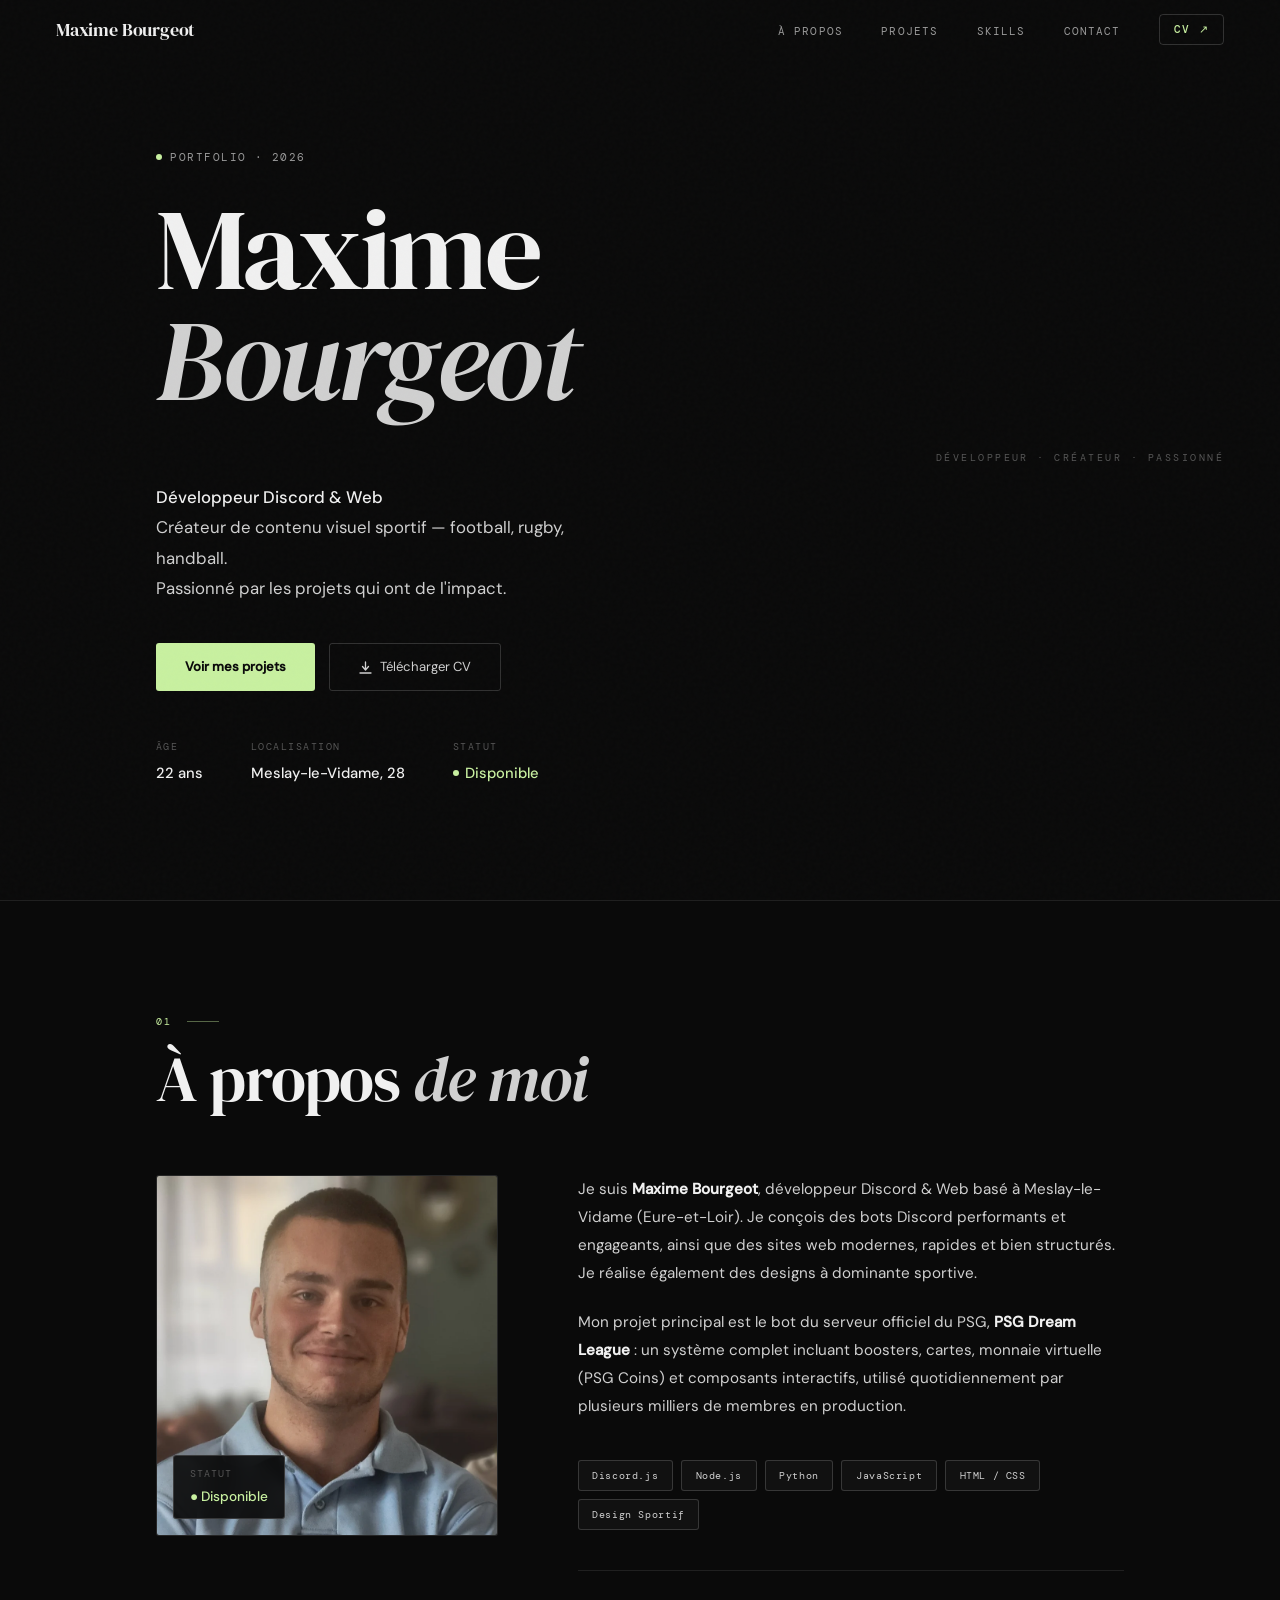
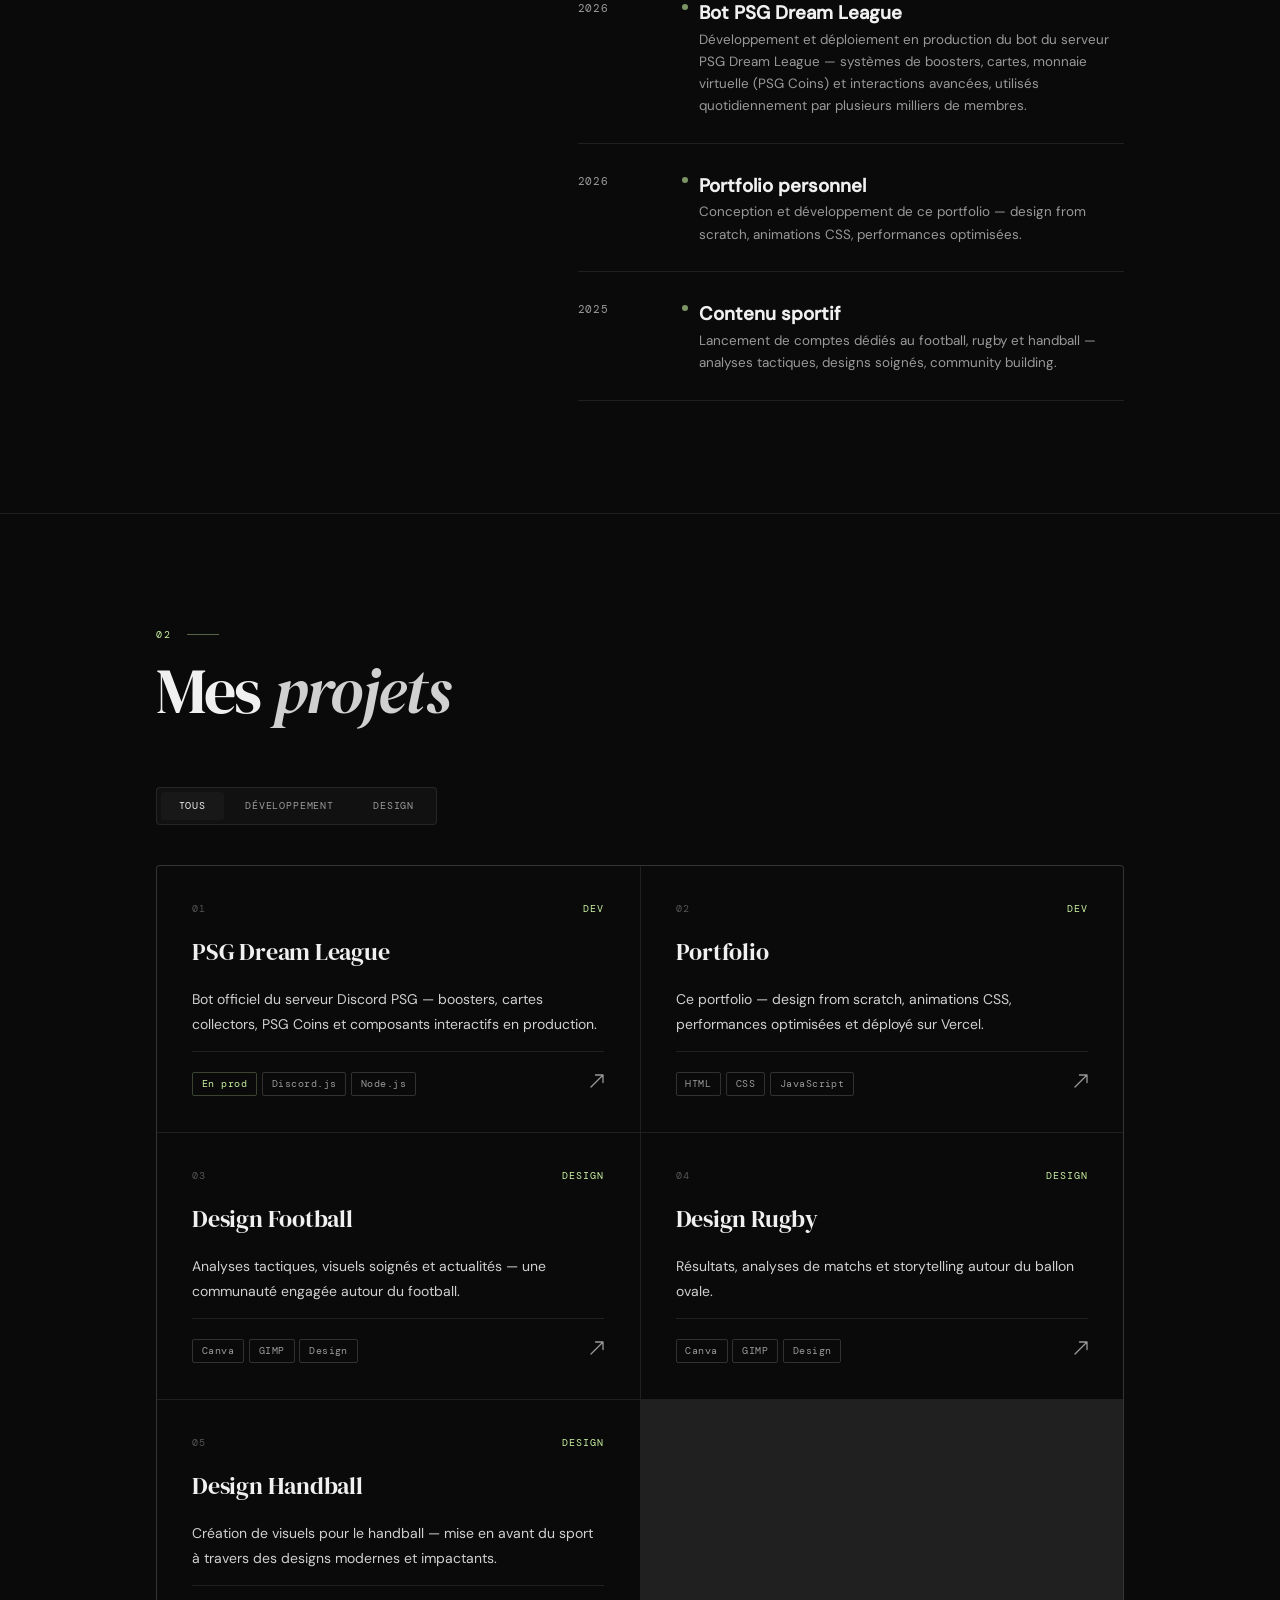
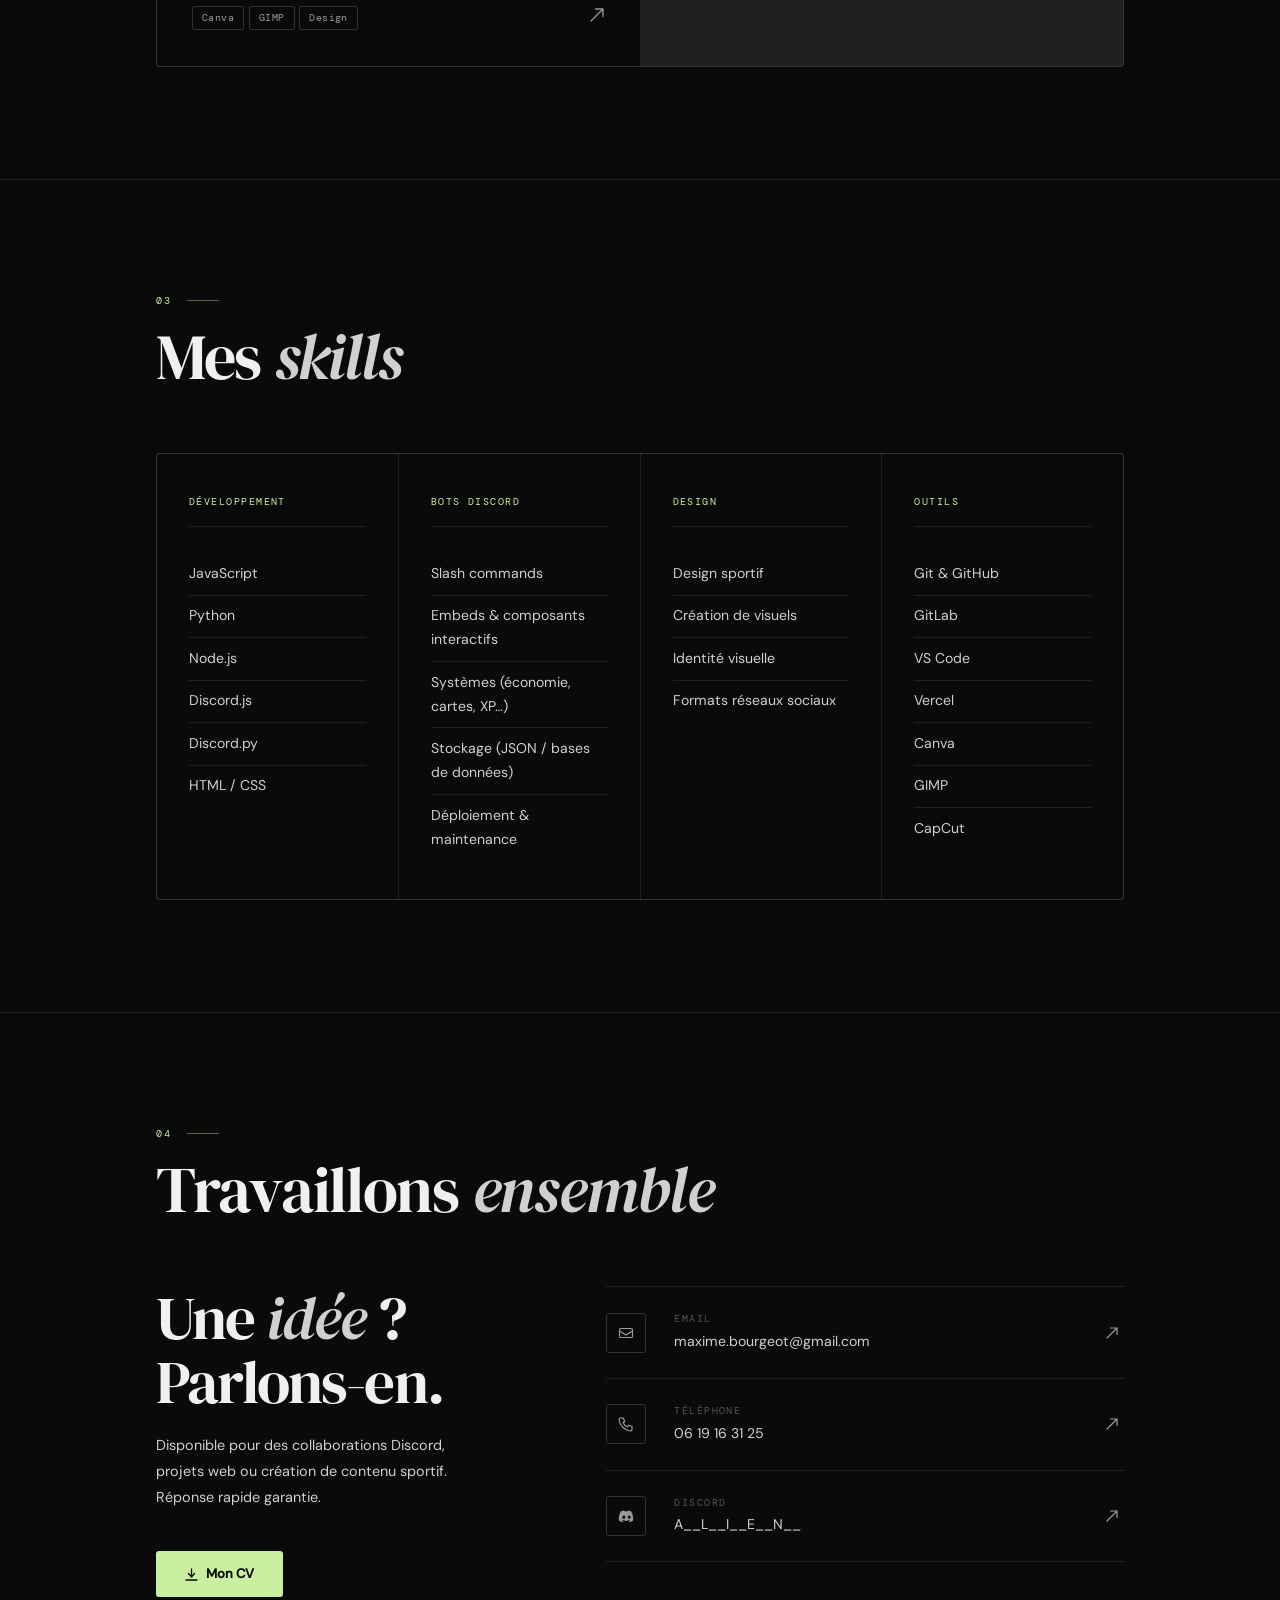
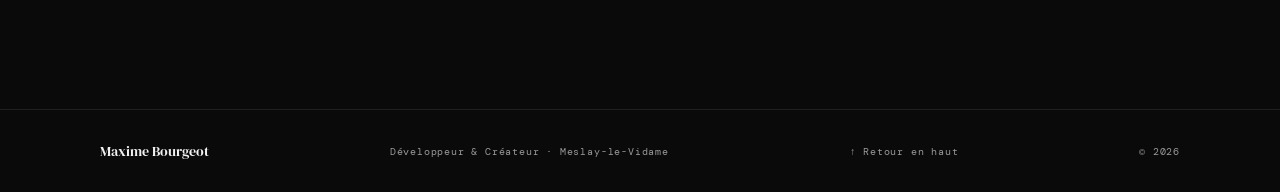
==== commit f06446e3: "Premier commit" ====
--- a/index.html
+++ b/index.html
@@ -9,10 +9,14 @@
   <meta property="og:title" content="Maxime Bourgeot — Portfolio">
   <meta property="og:description" content="Développeur Discord · Web · Créateur de contenu sportif">
   <meta property="og:type" content="website">
-  <link rel="preconnect" href="https://fonts.googleapis.com">
-  <link rel="preconnect" href="https://fonts.gstatic.com" crossorigin>
-  <link href="https://fonts.googleapis.com/css2?family=DM+Serif+Display:ital@0;1&family=DM+Sans:wght@300;400;500&family=DM+Mono:wght@400;500&display=swap" rel="stylesheet">
+
+
+    <link rel="preload" href="fonts/dm-serif-display-latin-400-normal.woff2" as="font" type="font/woff2" crossorigin>
+  <link rel="preload" href="fonts/dm-sans-latin-400-normal.woff2" as="font" type="font/woff2" crossorigin>
   <link rel="stylesheet" href="css/style.css">
+
+  <!-- Script chargé en defer : non bloquant, exécuté après le parsing HTML -->
+  <script src="js/app.js" defer></script>
 </head>
 <body>
 
@@ -65,6 +69,10 @@
           Portfolio · <span id="current-year">2026</span>
         </div>
 
+        <!--
+          ACCESSIBILITÉ : h1 seul et unique sur la page.
+          Les sections utilisent h2, les sous-éléments h3/h4 — pas de saut de niveau.
+        -->
         <h1 class="hero-name">
           <span class="hw"><span class="hi">Maxime</span></span>
           <span class="hw"><span class="hi italic" style="animation-delay:.08s">Bourgeot</span></span>
@@ -116,16 +124,28 @@
             <span class="sh-num">01</span>
             <div class="sh-line"></div>
           </div>
+          <!-- h2 correct : suit le h1 du hero -->
           <h2 class="sh-title reveal">À propos <em>de moi</em></h2>
         </header>
 
         <div class="about-grid">
 
           <div class="about-photo">
-            <img src="public/images/maxime.jpg" alt="Maxime Bourgeot">
+            <!--
+              PERFORMANCE : width + height explicites → évite le layout shift (CLS).
+              loading="lazy" → ne charge pas l'image hors-écran au démarrage.
+              ACCESSIBILITÉ : alt descriptif.
+            -->
+            <img
+              src="public/images/maxime.webp"
+              alt="Photo de Maxime Bourgeot"
+              width="480"
+              height="480"
+              loading="lazy"
+            >
             <div class="photo-badge">
-                <div class="photo-badge-top">Statut</div>
-                <div class="photo-badge-val">● Disponible</div>
+              <div class="photo-badge-top">Statut</div>
+              <div class="photo-badge-val">● Disponible</div>
             </div>
           </div>
 
@@ -133,13 +153,13 @@
 
             <div class="about-text reveal">
               <p>
-              Je suis <strong>Maxime Bourgeot</strong>, développeur Discord & Web basé à Meslay-le-Vidame (Eure-et-Loir). 
-              Je conçois des bots Discord performants et engageants, ainsi que des sites web modernes, rapides et bien structurés. 
+              Je suis <strong>Maxime Bourgeot</strong>, développeur Discord & Web basé à Meslay-le-Vidame (Eure-et-Loir).
+              Je conçois des bots Discord performants et engageants, ainsi que des sites web modernes, rapides et bien structurés.
               Je réalise également des designs à dominante sportive.
               </p>
               <p>
-              Mon projet principal est le bot du serveur officiel du PSG, <strong>PSG Dream League</strong> : 
-              un système complet incluant boosters, cartes, monnaie virtuelle (PSG Coins) et composants interactifs, 
+              Mon projet principal est le bot du serveur officiel du PSG, <strong>PSG Dream League</strong> :
+              un système complet incluant boosters, cartes, monnaie virtuelle (PSG Coins) et composants interactifs,
               utilisé quotidiennement par plusieurs milliers de membres en production.
               </p>
             </div>
@@ -159,10 +179,11 @@
                 <span class="tl-year">2026</span>
                 <div class="tl-content">
                   <div class="tl-dot" aria-hidden="true"></div>
-                  <h4>Bot PSG Dream League</h4>
+                  <!-- h3 correct : sous-titre de section h2 -->
+                  <h3>Bot PSG Dream League</h3>
                   <p>
-                    Développement et déploiement en production du bot du serveur PSG Dream League — 
-                    systèmes de boosters, cartes, monnaie virtuelle (PSG Coins) et interactions avancées, 
+                    Développement et déploiement en production du bot du serveur PSG Dream League —
+                    systèmes de boosters, cartes, monnaie virtuelle (PSG Coins) et interactions avancées,
                     utilisés quotidiennement par plusieurs milliers de membres.
                   </p>
                 </div>
@@ -172,41 +193,21 @@
                 <span class="tl-year">2026</span>
                 <div class="tl-content">
                   <div class="tl-dot" aria-hidden="true"></div>
-                  <h4>Portfolio personnel</h4>
-                  <p>
-                    Conception et développement complet from scratch — HTML, CSS, JavaScript vanilla, 
-                    avec une attention particulière au design, aux performances et à l'expérience utilisateur. 
-                    Déployé sur Vercel.
-                  </p>
+                  <h3>Portfolio personnel</h3>
+                  <p>Conception et développement de ce portfolio — design from scratch, animations CSS, performances optimisées.</p>
                 </div>
               </div>
 
               <div class="tl-item">
-                <span class="tl-year">2024 - 2025</span>
+                <span class="tl-year">2025</span>
                 <div class="tl-content">
                   <div class="tl-dot" aria-hidden="true"></div>
-                  <h4>Gestion réseaux sociaux (Twitch)</h4>
-                  <p>
-                    Gestion et animation des réseaux sociaux pour un streamer Twitch — 
-                    création de contenus, visuels promotionnels et optimisation de la présence en ligne.
-                  </p>
+                  <h3>Contenu sportif</h3>
+                  <p>Lancement de comptes dédiés au football, rugby et handball — analyses tactiques, designs soignés, community building.</p>
                 </div>
               </div>
 
-              <div class="tl-item">
-                <span class="tl-year">Depuis 2024</span>
-                <div class="tl-content">
-                  <div class="tl-dot" aria-hidden="true"></div>
-                  <h4>Designs sportifs</h4>
-                  <p>
-                    Création de visuels autour du sport (football, handball, rugby, etc.) — 
-                    travail sur l'identité visuelle, les affiches et les concepts graphiques.
-                  </p>
-                </div>
-              </div>
-
-            </div>
-
+            </div>
           </div>
 
         </div>
@@ -226,28 +227,29 @@
           <h2 class="sh-title reveal">Mes <em>projets</em></h2>
         </header>
 
-        <!-- FIX : "social" remplacé par "design" pour correspondre aux data-cat des cartes -->
-        <div class="filter-bar reveal" role="group" aria-label="Filtrer les projets">
-          <button class="fb active" data-filter="all" aria-pressed="true">Tout</button>
-          <button class="fb" data-filter="discord" aria-pressed="false">Discord</button>
-          <button class="fb" data-filter="web" aria-pressed="false">Web</button>
+        <div class="filter-bar reveal" style="--reveal-delay:.05s" role="group" aria-label="Filtrer les projets">
+          <button class="fb active" data-filter="all" aria-pressed="true">Tous</button>
+          <button class="fb" data-filter="dev" aria-pressed="false">Développement</button>
           <button class="fb" data-filter="design" aria-pressed="false">Design</button>
         </div>
 
-        <div class="pg" id="projects-list" role="list">
-          <a class="pc reveal" data-cat="web" href="projets/portfolio.html" role="listitem" style="--reveal-delay:.07s">
+        <div class="pg" role="list">
+
+          <a class="pc reveal" data-cat="dev" href="projets/psg-dream-league.html" role="listitem" style="--reveal-delay:.08s">
             <div class="pc-head">
               <span class="pc-n">01</span>
-              <span class="pc-c">Web</span>
-            </div>
-            <h3 class="pc-t">Ce Portfolio</h3>
+              <span class="pc-c">Dev</span>
+            </div>
+            <!-- h3 correct : cards sous h2 "Mes projets" -->
+            <h3 class="pc-t">PSG Dream League</h3>
             <p class="pc-d">
-              Design et développement from scratch — interface moderne, animations fluides et responsive. 
-              Optimisé pour les performances et déployé sur Vercel.
+              Bot officiel du serveur Discord PSG — boosters, cartes collectors, PSG Coins et composants interactifs en production.
             </p>
             <div class="pc-foot">
               <div class="pc-tags">
-                <span>HTML</span><span>CSS</span><span>JS</span><span>Vercel</span>
+                <span class="live">En prod</span>
+                <span>Discord.js</span>
+                <span>Node.js</span>
               </div>
               <span class="pc-arr" aria-hidden="true">
                 <svg width="14" height="14" viewBox="0 0 14 14" fill="none"><path d="M1 13L13 1M13 1H5.5M13 1v7.5" stroke="currentColor" stroke-width="1.3" stroke-linecap="round"/></svg>
@@ -255,34 +257,31 @@
             </div>
           </a>
 
-          <a class="pc reveal" data-cat="discord" href="projets/psg-dream-league.html" role="listitem">
+          <a class="pc reveal" data-cat="dev" href="projets/portfolio.html" role="listitem" style="--reveal-delay:.16s">
             <div class="pc-head">
               <span class="pc-n">02</span>
-              <span class="pc-c">Discord</span>
-            </div>
-            <h3 class="pc-t">PSG Dream League</h3>
+              <span class="pc-c">Dev</span>
+            </div>
+            <h3 class="pc-t">Portfolio</h3>
             <p class="pc-d">
-              Développement d'un bot Discord complet — systèmes de boosters, cartes collectors, 
-              monnaie virtuelle (PSG Coins) et interactions avancées, utilisés quotidiennement en production.
+              Ce portfolio — design from scratch, animations CSS, performances optimisées et déployé sur Vercel.
             </p>
             <div class="pc-foot">
-              <div class="pc-tags">
-                <span>Discord.js</span><span>Node.js</span><span class="live">Live ●</span>
-              </div>
+              <div class="pc-tags"><span>HTML</span><span>CSS</span><span>JavaScript</span></div>
               <span class="pc-arr" aria-hidden="true">
                 <svg width="14" height="14" viewBox="0 0 14 14" fill="none"><path d="M1 13L13 1M13 1H5.5M13 1v7.5" stroke="currentColor" stroke-width="1.3" stroke-linecap="round"/></svg>
               </span>
             </div>
           </a>
 
-          <a class="pc reveal" data-cat="design" href="projets/football.html" role="listitem" style="--reveal-delay:.14s">
+          <a class="pc reveal" data-cat="design" href="projets/football.html" role="listitem" style="--reveal-delay:.2s">
             <div class="pc-head">
               <span class="pc-n">03</span>
               <span class="pc-c">Design</span>
             </div>
             <h3 class="pc-t">Design Football</h3>
             <p class="pc-d">
-              Création de visuels autour du football — affiches, concepts graphiques et identité visuelle sportive.
+              Analyses tactiques, visuels soignés et actualités — une communauté engagée autour du football.
             </p>
             <div class="pc-foot">
               <div class="pc-tags"><span>Canva</span><span>GIMP</span><span>Design</span></div>
@@ -292,14 +291,14 @@
             </div>
           </a>
 
-          <a class="pc reveal" data-cat="design" href="projets/rugby.html" role="listitem" style="--reveal-delay:.21s">
+          <a class="pc reveal" data-cat="design" href="projets/rugby.html" role="listitem" style="--reveal-delay:.24s">
             <div class="pc-head">
               <span class="pc-n">04</span>
               <span class="pc-c">Design</span>
             </div>
             <h3 class="pc-t">Design Rugby</h3>
             <p class="pc-d">
-              Réalisation de visuels sportifs autour du rugby — formats réseaux, affiches et concepts visuels.
+              Résultats, analyses de matchs et storytelling autour du ballon ovale.
             </p>
             <div class="pc-foot">
               <div class="pc-tags"><span>Canva</span><span>GIMP</span><span>Design</span></div>
@@ -392,13 +391,11 @@
           </div>
 
         </div>
-        <!-- FIX : fermeture correcte de .sw et de #skills (manquaient dans l'original) -->
       </div>
     </section>
 
 
     <!-- CONTACT -->
-    <!-- FIX : section contact maintenant correctement au même niveau que #skills -->
     <section id="contact" aria-label="Contact">
       <div class="sw">
 
@@ -423,9 +420,7 @@
 
           <div class="contact-rows reveal" style="--reveal-delay:.1s">
 
-            <!-- FIX : href="mailto:" conservé, mais id="copy-email" + data-copy gardés
-                 pour que le JS puisse gérer le clic (preventDefault + clipboard) -->
-            <a href="mailto:maxime.bourgeot@gmail.com" class="cr" aria-label="Email : maxime.bourgeot@gmail.com" id="copy-email" data-copy="maxime.bourgeot@gmail.com">
+            <a href="mailto:maxime.bourgeot@gmail.com" class="cr" aria-label="Envoyer un email à maxime.bourgeot@gmail.com" id="copy-email" data-copy="maxime.bourgeot@gmail.com">
               <div class="cr-i" aria-hidden="true">
                 <svg width="16" height="16" viewBox="0 0 16 16" fill="none"><rect x="1.5" y="3.5" width="13" height="9" rx="1.3" stroke="currentColor" stroke-width="1.2"/><path d="M1.5 6l6.5 4 6.5-4" stroke="currentColor" stroke-width="1.2"/></svg>
               </div>
@@ -436,7 +431,7 @@
               <svg class="cr-a" width="12" height="12" viewBox="0 0 12 12" fill="none" aria-hidden="true"><path d="M1 11L11 1M11 1H4.5M11 1v6.5" stroke="currentColor" stroke-width="1.2" stroke-linecap="round"/></svg>
             </a>
 
-            <a href="tel:+33619163125" class="cr" aria-label="Téléphone : 06 19 16 31 25">
+            <a href="tel:+33619163125" class="cr" aria-label="Appeler le 06 19 16 31 25">
               <div class="cr-i" aria-hidden="true">
                 <svg width="16" height="16" viewBox="0 0 16 16" fill="none"><path d="M2 2h3.2L6.8 5.5 5 6.6A8 8 0 0 0 9.4 11l1.1-1.8 3.5 1.3v3A1.5 1.5 0 0 1 12.5 15 13 13 0 0 1 1 3.5 1.5 1.5 0 0 1 2 2z" stroke="currentColor" stroke-width="1.2" stroke-linejoin="round"/></svg>
               </div>
@@ -447,7 +442,7 @@
               <svg class="cr-a" width="12" height="12" viewBox="0 0 12 12" fill="none" aria-hidden="true"><path d="M1 11L11 1M11 1H4.5M11 1v6.5" stroke="currentColor" stroke-width="1.2" stroke-linecap="round"/></svg>
             </a>
 
-            <a href="https://discord.com/users/878724920987766796" class="cr" target="_blank" rel="noopener noreferrer" aria-label="Discord">
+            <a href="https://discord.com/users/878724920987766796" class="cr" target="_blank" rel="noopener noreferrer" aria-label="Contacter sur Discord : A__L__I__E__N__">
               <div class="cr-i" aria-hidden="true">
                 <svg width="16" height="16" viewBox="0 0 16 16" fill="none"><path d="M13 3.3A12 12 0 0 0 10.3 2.5a.06.06 0 0 0-.06.03c-.13.23-.27.53-.37.77a11 11 0 0 0-3.38 0 7 7 0 0 0-.38-.77.06.06 0 0 0-.06-.03A12 12 0 0 0 3 3.3a.05.05 0 0 0-.02.02C1.1 6.4.59 9.4.84 12.38a.06.06 0 0 0 .02.05A12.1 12.1 0 0 0 4.5 14.3a.06.06 0 0 0 .07-.03c.28-.4.53-.81.74-1.24a.06.06 0 0 0-.03-.09 8 8 0 0 1-1.14-.56.06.06 0 0 1 0-.1c.08-.06.15-.12.22-.18a.06.06 0 0 1 .07 0c2.37 1.1 4.94 1.1 7.29 0a.06.06 0 0 1 .07 0c.07.06.14.12.22.18a.06.06 0 0 1 0 .1c-.36.21-.74.4-1.13.56a.06.06 0 0 0-.03.09c.22.43.46.84.74 1.24a.06.06 0 0 0 .07.03A12 12 0 0 0 15.14 12.43a.06.06 0 0 0 .02-.05C15.42 9 14.6 6 13.02 3.32a.05.05 0 0 0-.02-.02zM5.83 10.77c-.79 0-1.43-.74-1.43-1.64 0-.9.62-1.64 1.43-1.64.82 0 1.44.75 1.43 1.64 0 .9-.62 1.64-1.43 1.64zm5.34 0c-.79 0-1.43-.74-1.43-1.64 0-.9.62-1.64 1.43-1.64.82 0 1.44.75 1.43 1.64 0 .9-.61 1.64-1.43 1.64z" fill="currentColor"/></svg>
               </div>
@@ -469,13 +464,12 @@
     <div class="fi">
       <span class="fn">Maxime Bourgeot</span>
       <span class="fm">Développeur & Créateur · Meslay-le-Vidame</span>
-      <a href="#hero" class="back-top" aria-label="Retour en haut">↑ Retour en haut</a>
+      <a href="#hero" class="back-top" aria-label="Retour en haut de la page">↑ Retour en haut</a>
       <span class="fy">© <span id="footer-year">2026</span></span>
     </div>
   </footer>
 
   <div class="toast" id="toast" role="alert" aria-live="polite"></div>
 
-  <script src="js/main.js"></script>
 </body>
 </html>
--- a/css/style.css
+++ b/css/style.css
@@ -1,3 +1,72 @@
+/* ============================================================
+   FONTS — Auto-hébergées (pas de dépendance Google Fonts)
+   Fichiers à placer dans /fonts/ à la racine du repo
+   Source : https://fontsource.org
+============================================================ */
+
+/* DM Serif Display — Regular */
+@font-face {
+  font-family: 'DM Serif Display';
+  src: url('../fonts/dm-serif-display-latin-400-normal.woff2') format('woff2');
+  font-weight: 400;
+  font-style: normal;
+  font-display: swap;
+}
+
+/* DM Serif Display — Italic */
+@font-face {
+  font-family: 'DM Serif Display';
+  src: url('../fonts/dm-serif-display-latin-400-italic.woff2') format('woff2');
+  font-weight: 400;
+  font-style: italic;
+  font-display: swap;
+}
+
+/* DM Sans — Light 300 */
+@font-face {
+  font-family: 'DM Sans';
+  src: url('../fonts/dm-sans-latin-300-normal.woff2') format('woff2');
+  font-weight: 300;
+  font-style: normal;
+  font-display: swap;
+}
+
+/* DM Sans — Regular 400 */
+@font-face {
+  font-family: 'DM Sans';
+  src: url('../fonts/dm-sans-latin-400-normal.woff2') format('woff2');
+  font-weight: 400;
+  font-style: normal;
+  font-display: swap;
+}
+
+/* DM Sans — Medium 500 */
+@font-face {
+  font-family: 'DM Sans';
+  src: url('../fonts/dm-sans-latin-500-normal.woff2') format('woff2');
+  font-weight: 500;
+  font-style: normal;
+  font-display: swap;
+}
+
+/* DM Mono — Regular 400 */
+@font-face {
+  font-family: 'DM Mono';
+  src: url('../fonts/dm-mono-latin-400-normal.woff2') format('woff2');
+  font-weight: 400;
+  font-style: normal;
+  font-display: swap;
+}
+
+/* DM Mono — Medium 500 */
+@font-face {
+  font-family: 'DM Mono';
+  src: url('../fonts/dm-mono-latin-500-normal.woff2') format('woff2');
+  font-weight: 500;
+  font-style: normal;
+  font-display: swap;
+}
+
 /* ============================================================
    VARIABLES
 ============================================================ */
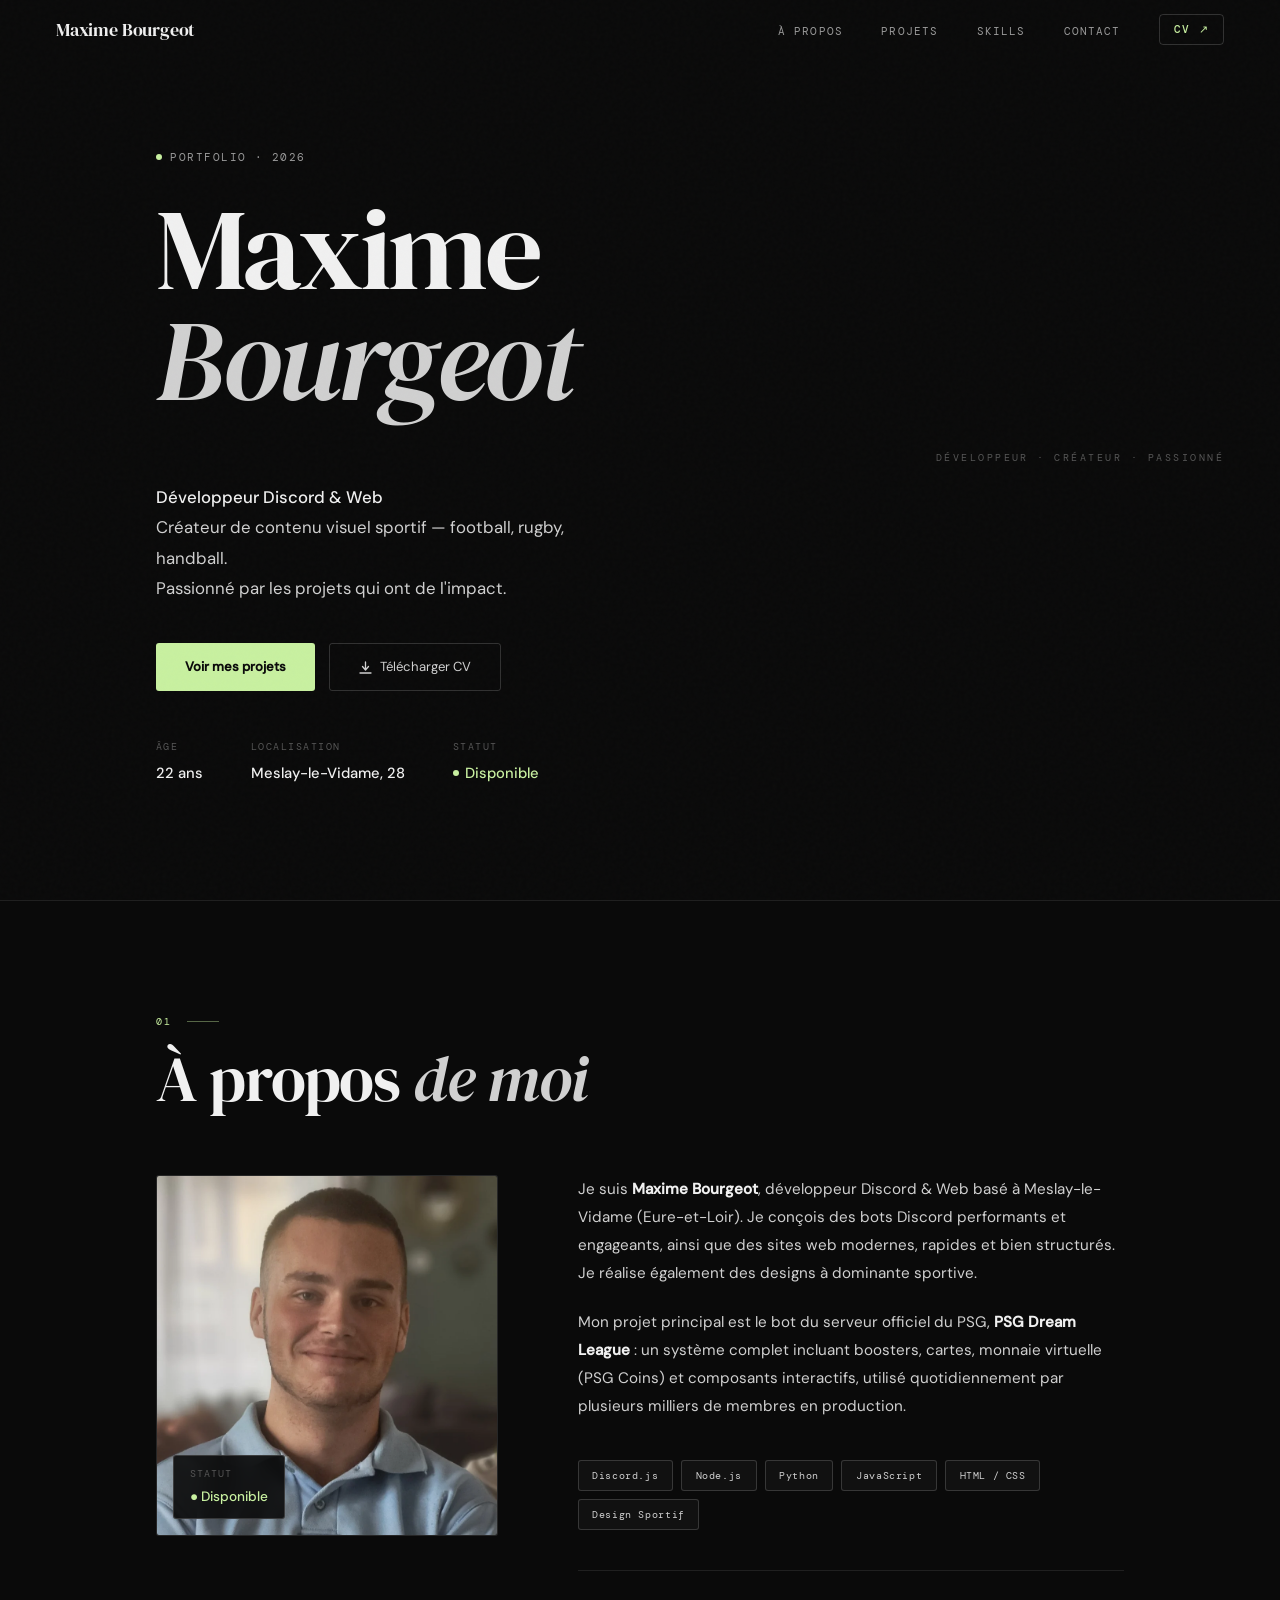
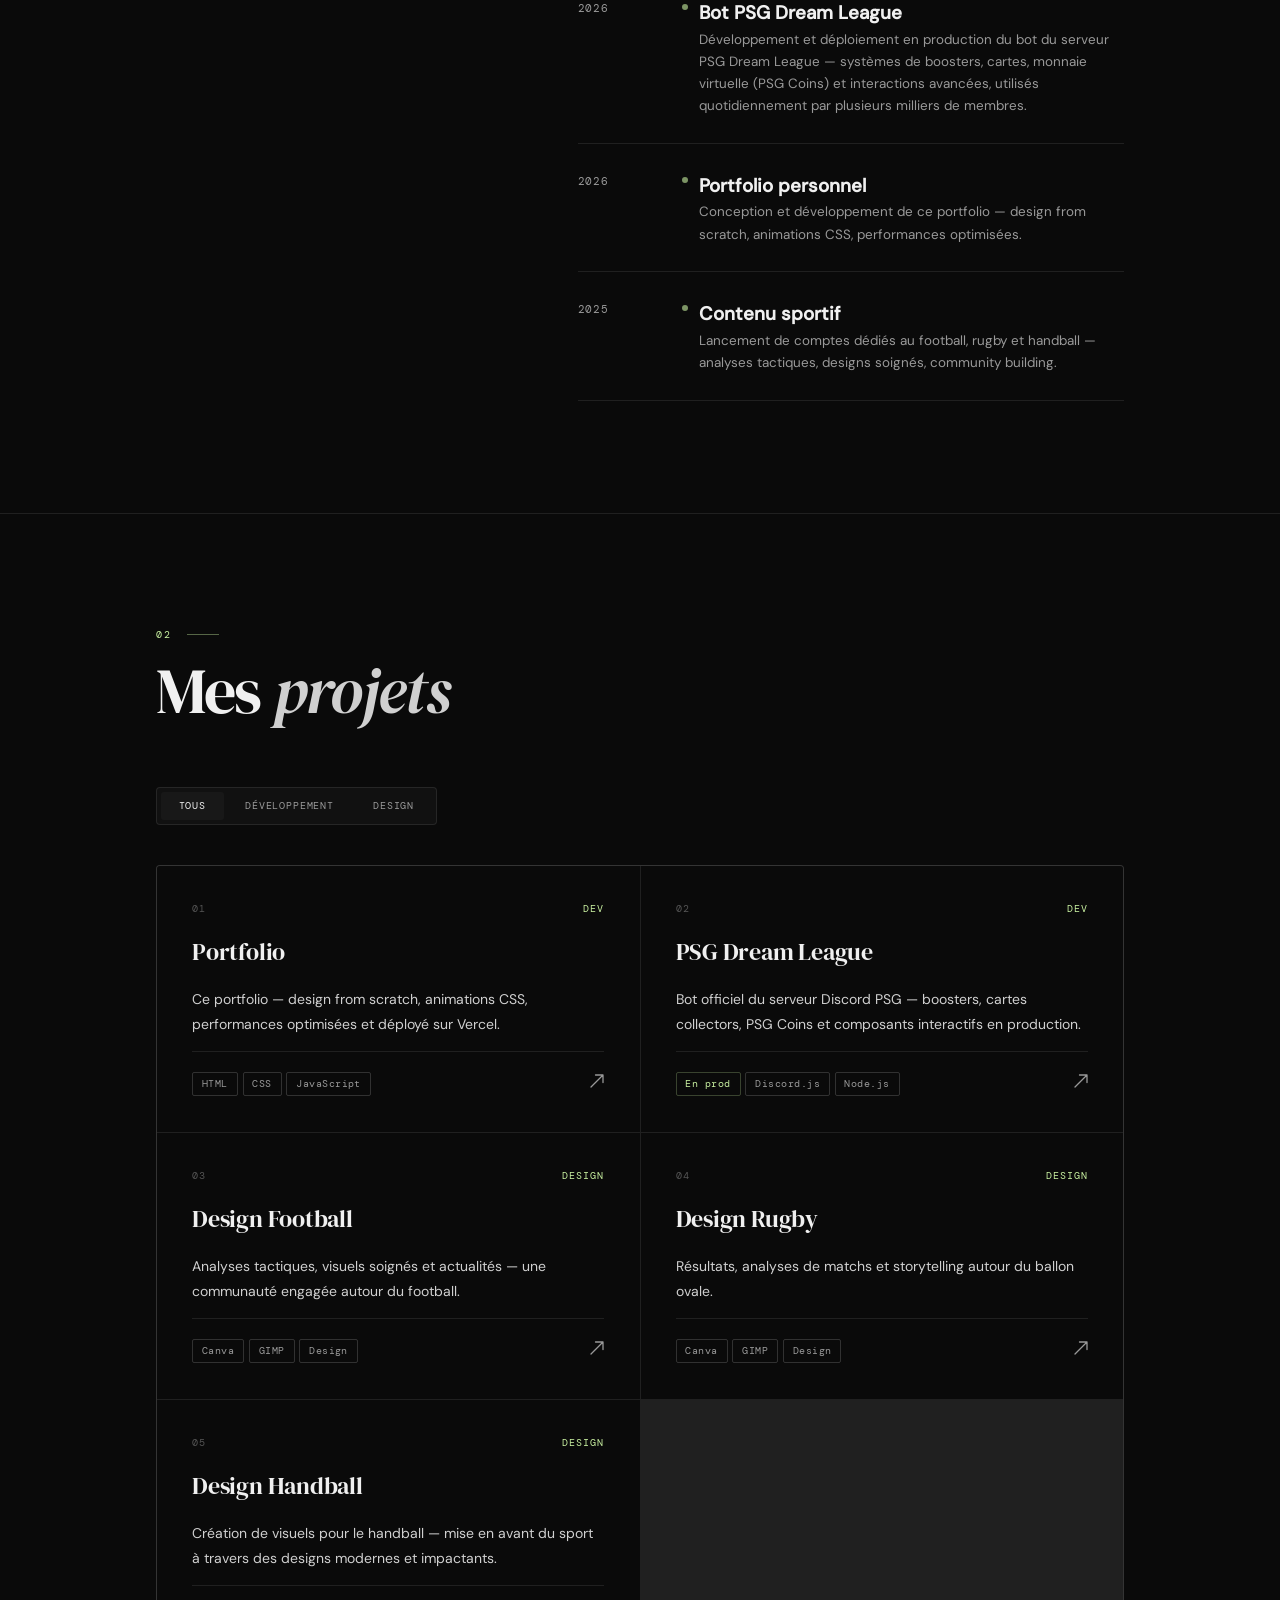
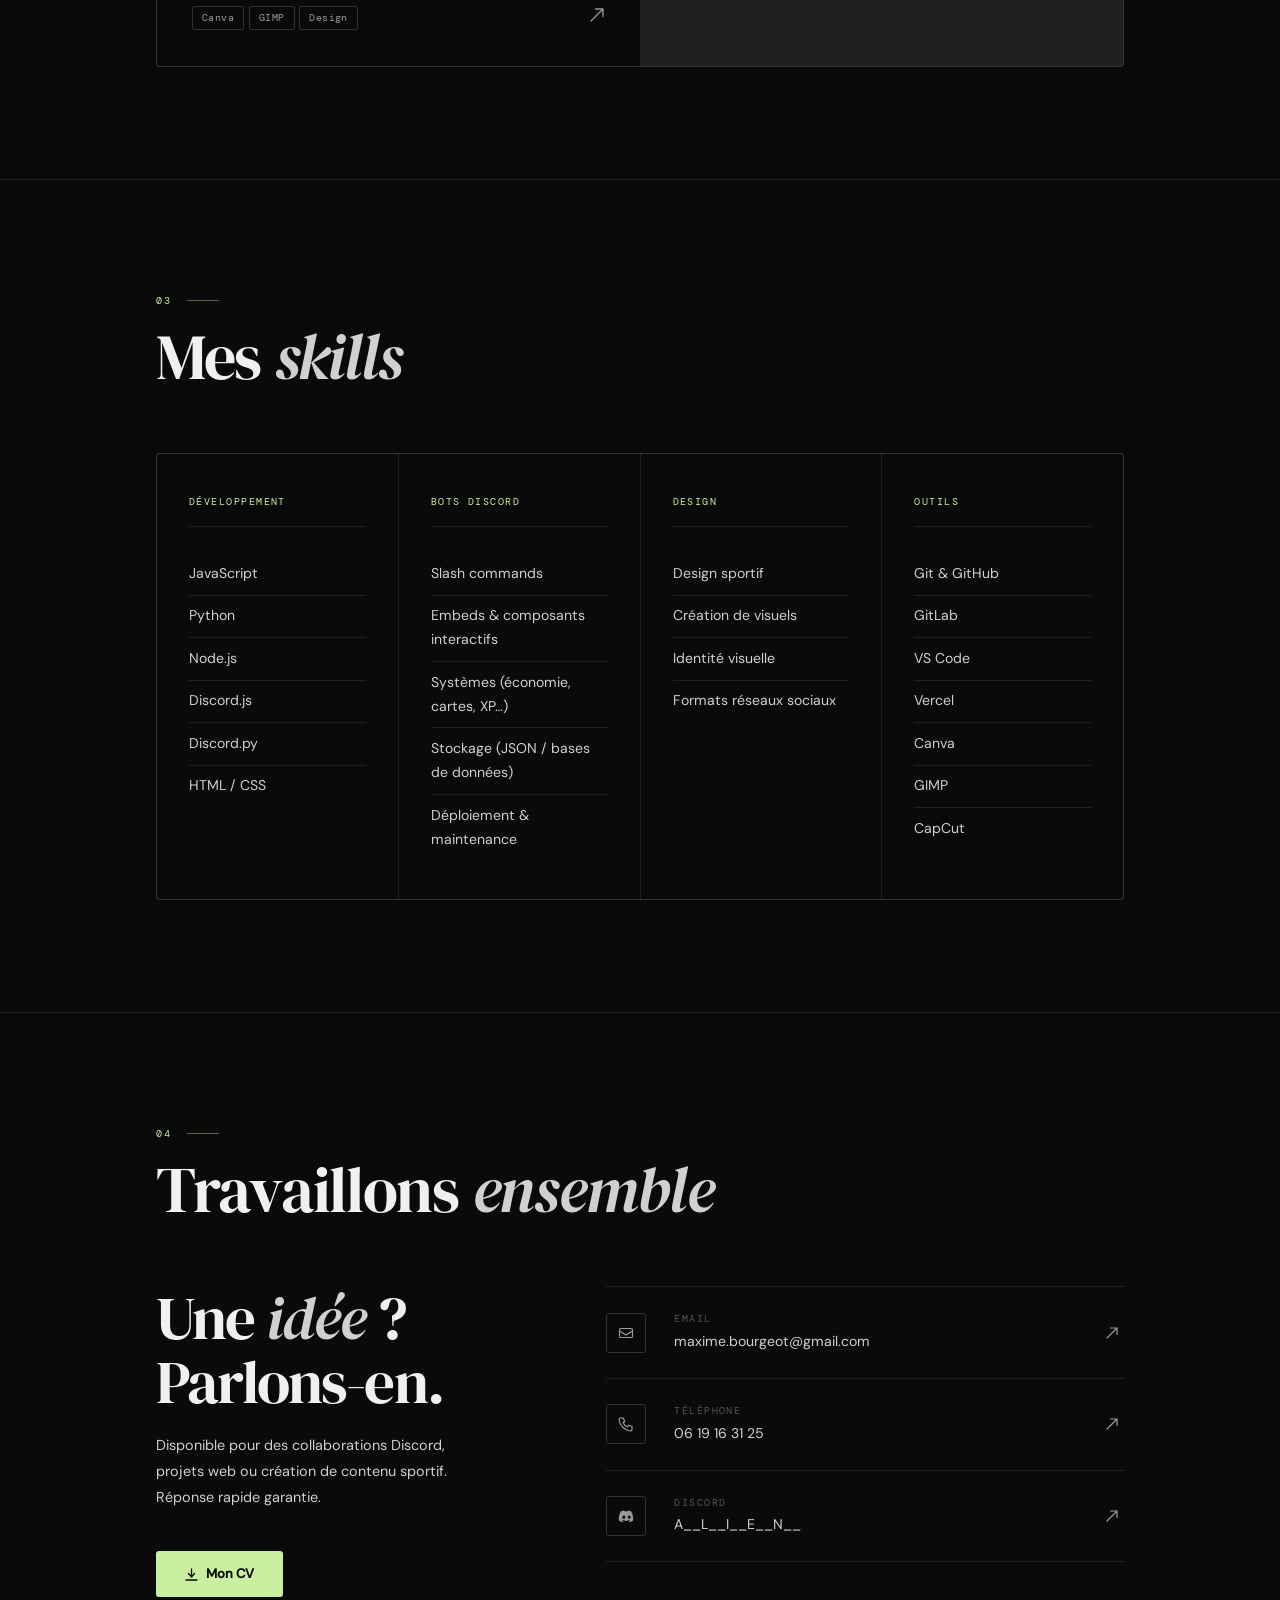
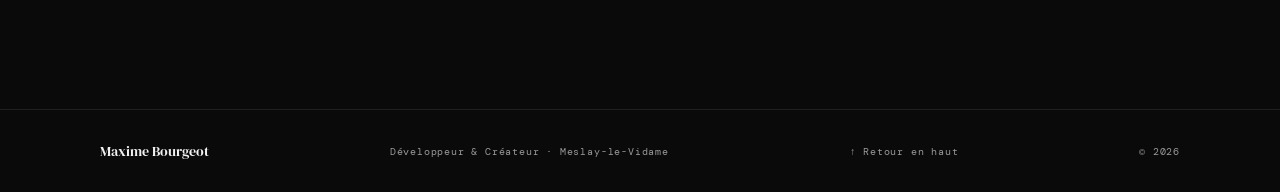
==== commit 2980c89c: "reglages" ====
--- a/index.html
+++ b/index.html
@@ -234,10 +234,26 @@
         </div>
 
         <div class="pg" role="list">
+          <a class="pc reveal" data-cat="dev" href="projets/portfolio.html" role="listitem" style="--reveal-delay:.16s">
+            <div class="pc-head">
+              <span class="pc-n">01</span>
+              <span class="pc-c">Dev</span>
+            </div>
+            <h3 class="pc-t">Portfolio</h3>
+            <p class="pc-d">
+              Ce portfolio — design from scratch, animations CSS, performances optimisées et déployé sur Vercel.
+            </p>
+            <div class="pc-foot">
+              <div class="pc-tags"><span>HTML</span><span>CSS</span><span>JavaScript</span></div>
+              <span class="pc-arr" aria-hidden="true">
+                <svg width="14" height="14" viewBox="0 0 14 14" fill="none"><path d="M1 13L13 1M13 1H5.5M13 1v7.5" stroke="currentColor" stroke-width="1.3" stroke-linecap="round"/></svg>
+              </span>
+            </div>
+          </a>
 
           <a class="pc reveal" data-cat="dev" href="projets/psg-dream-league.html" role="listitem" style="--reveal-delay:.08s">
             <div class="pc-head">
-              <span class="pc-n">01</span>
+              <span class="pc-n">02</span>
               <span class="pc-c">Dev</span>
             </div>
             <!-- h3 correct : cards sous h2 "Mes projets" -->
@@ -251,23 +267,6 @@
                 <span>Discord.js</span>
                 <span>Node.js</span>
               </div>
-              <span class="pc-arr" aria-hidden="true">
-                <svg width="14" height="14" viewBox="0 0 14 14" fill="none"><path d="M1 13L13 1M13 1H5.5M13 1v7.5" stroke="currentColor" stroke-width="1.3" stroke-linecap="round"/></svg>
-              </span>
-            </div>
-          </a>
-
-          <a class="pc reveal" data-cat="dev" href="projets/portfolio.html" role="listitem" style="--reveal-delay:.16s">
-            <div class="pc-head">
-              <span class="pc-n">02</span>
-              <span class="pc-c">Dev</span>
-            </div>
-            <h3 class="pc-t">Portfolio</h3>
-            <p class="pc-d">
-              Ce portfolio — design from scratch, animations CSS, performances optimisées et déployé sur Vercel.
-            </p>
-            <div class="pc-foot">
-              <div class="pc-tags"><span>HTML</span><span>CSS</span><span>JavaScript</span></div>
               <span class="pc-arr" aria-hidden="true">
                 <svg width="14" height="14" viewBox="0 0 14 14" fill="none"><path d="M1 13L13 1M13 1H5.5M13 1v7.5" stroke="currentColor" stroke-width="1.3" stroke-linecap="round"/></svg>
               </span>
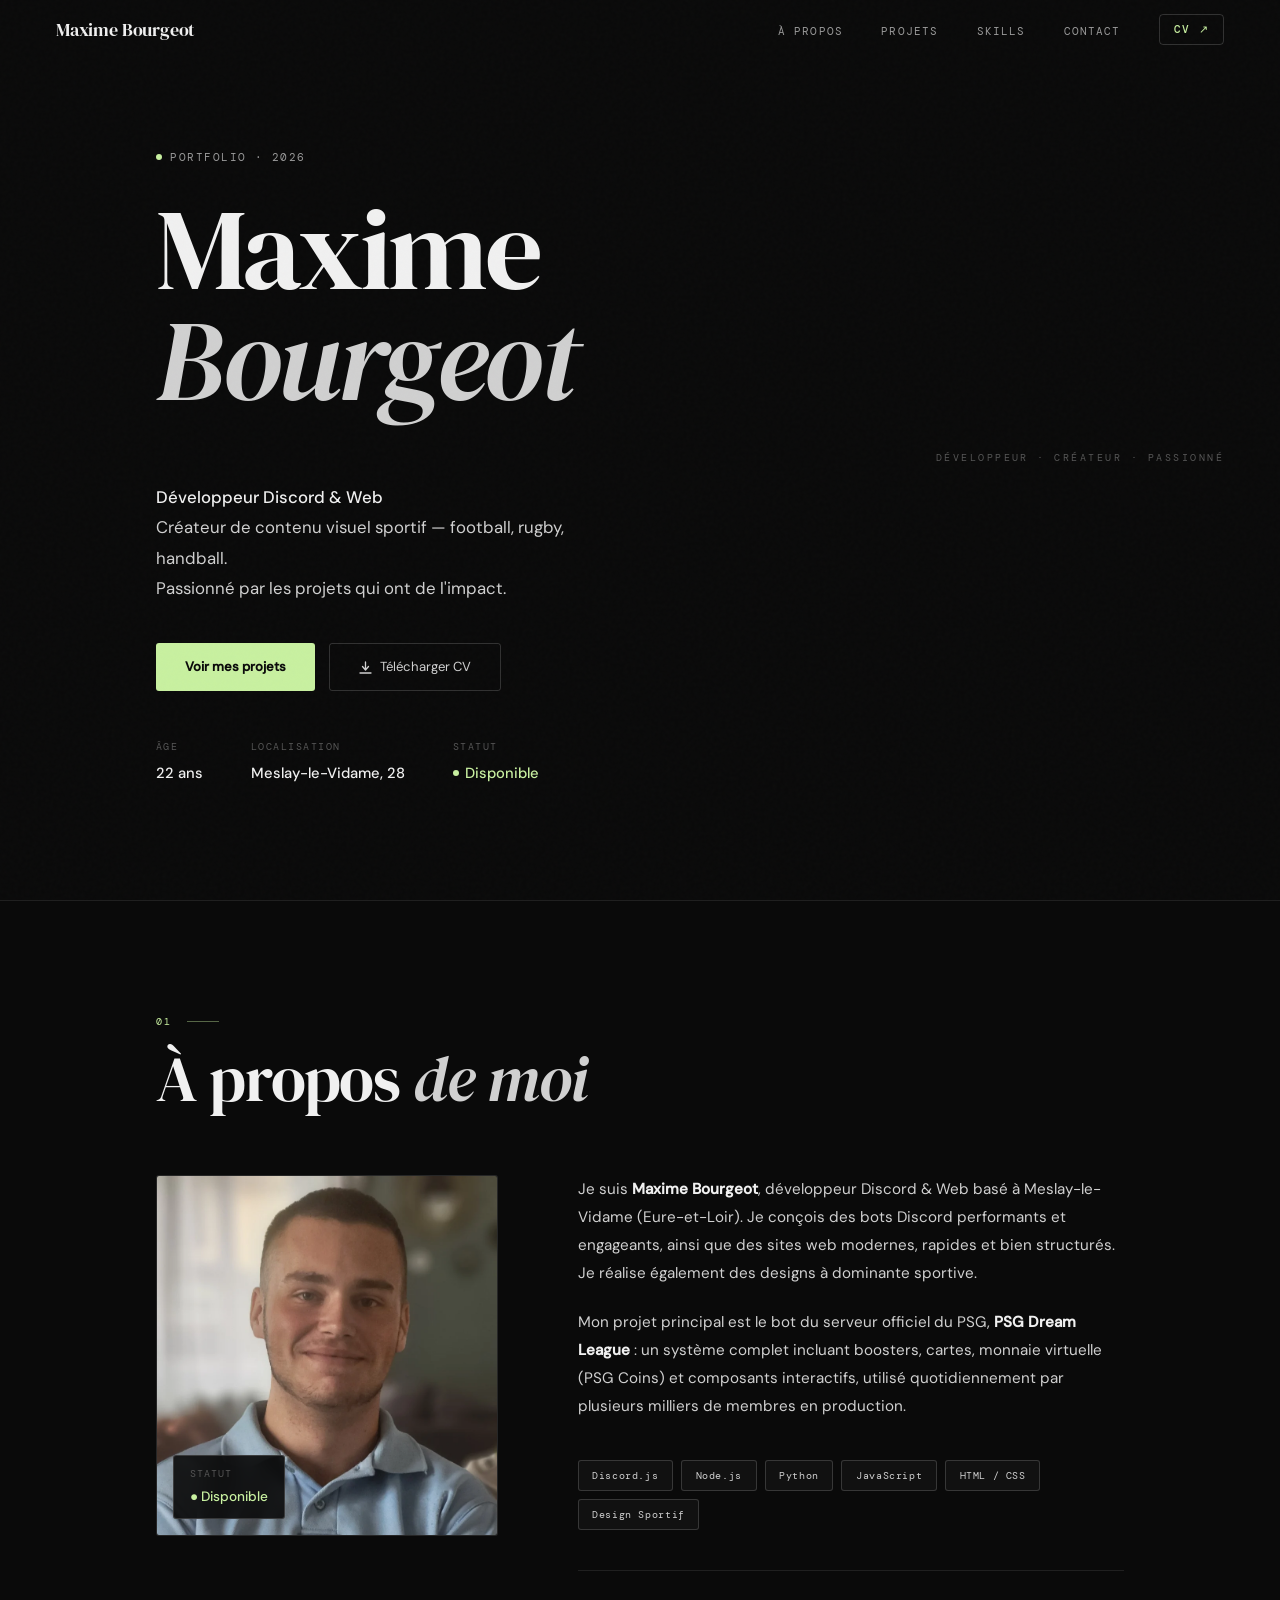
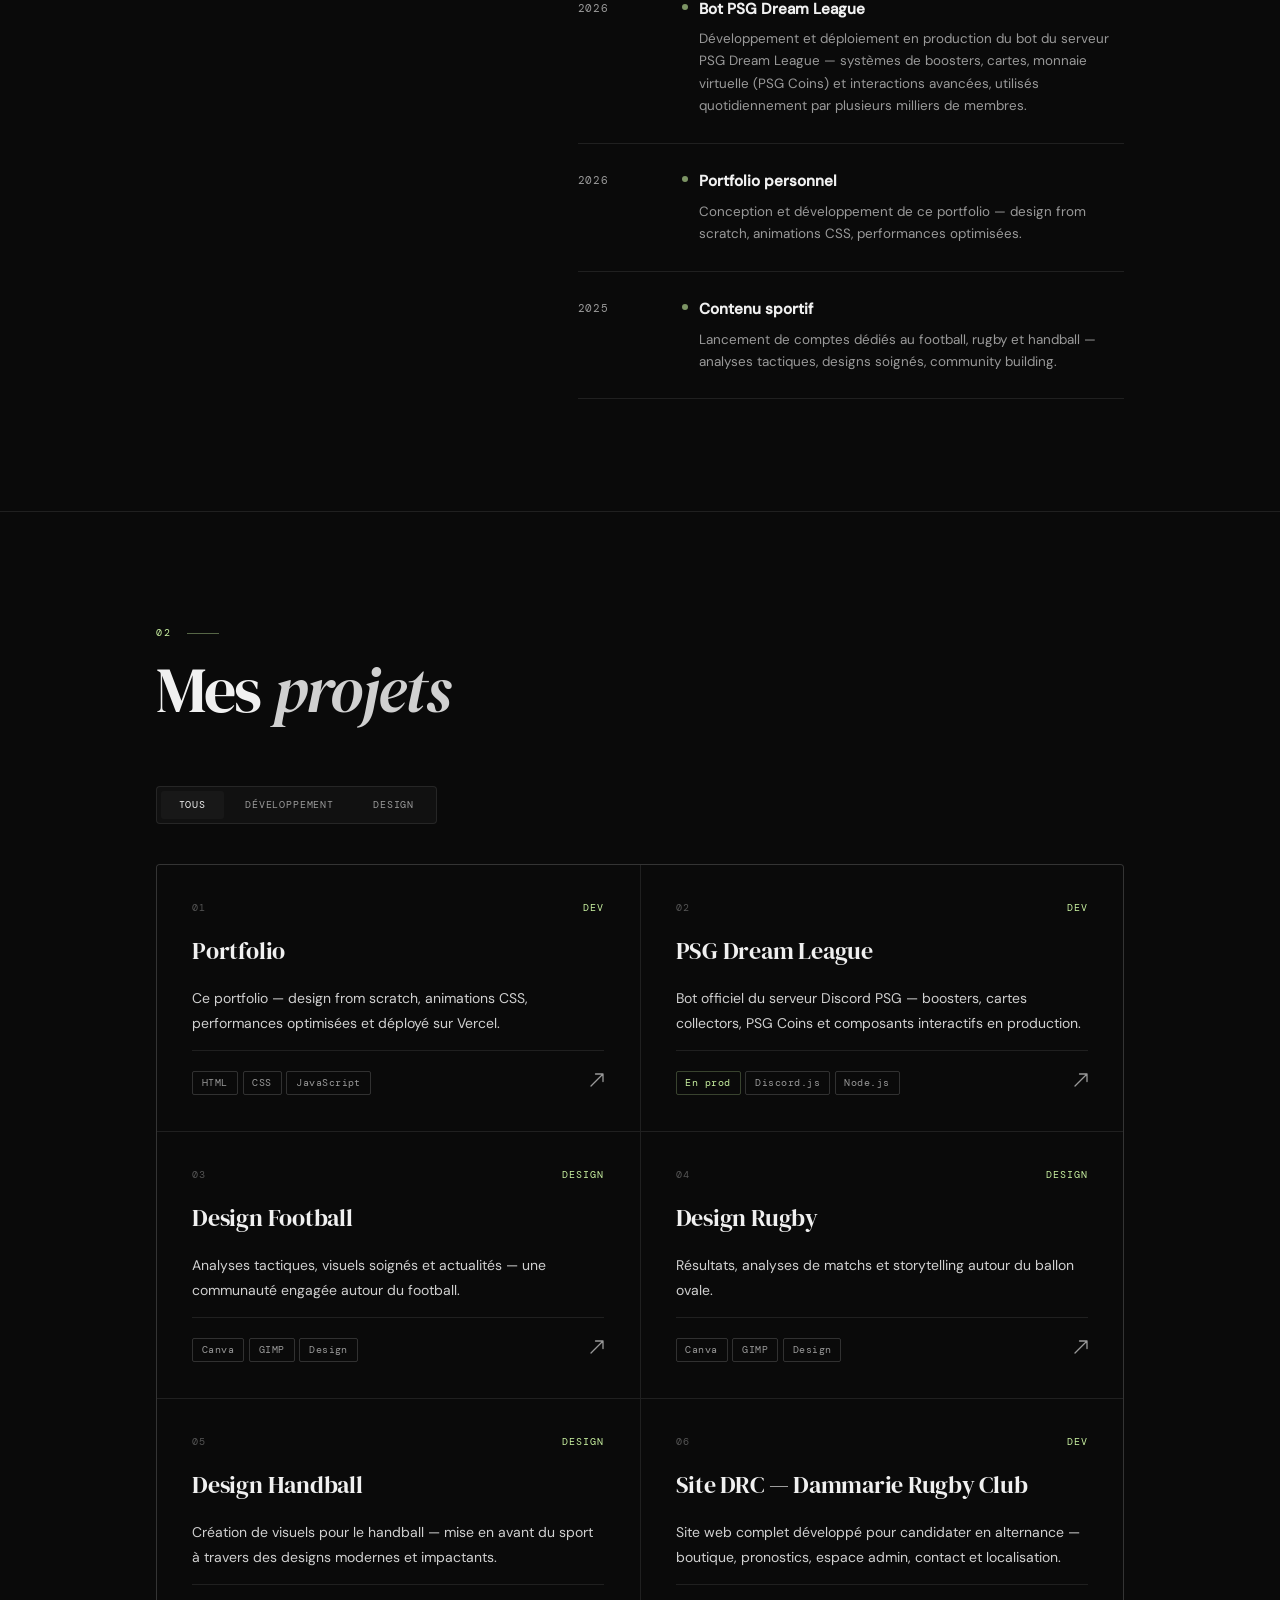
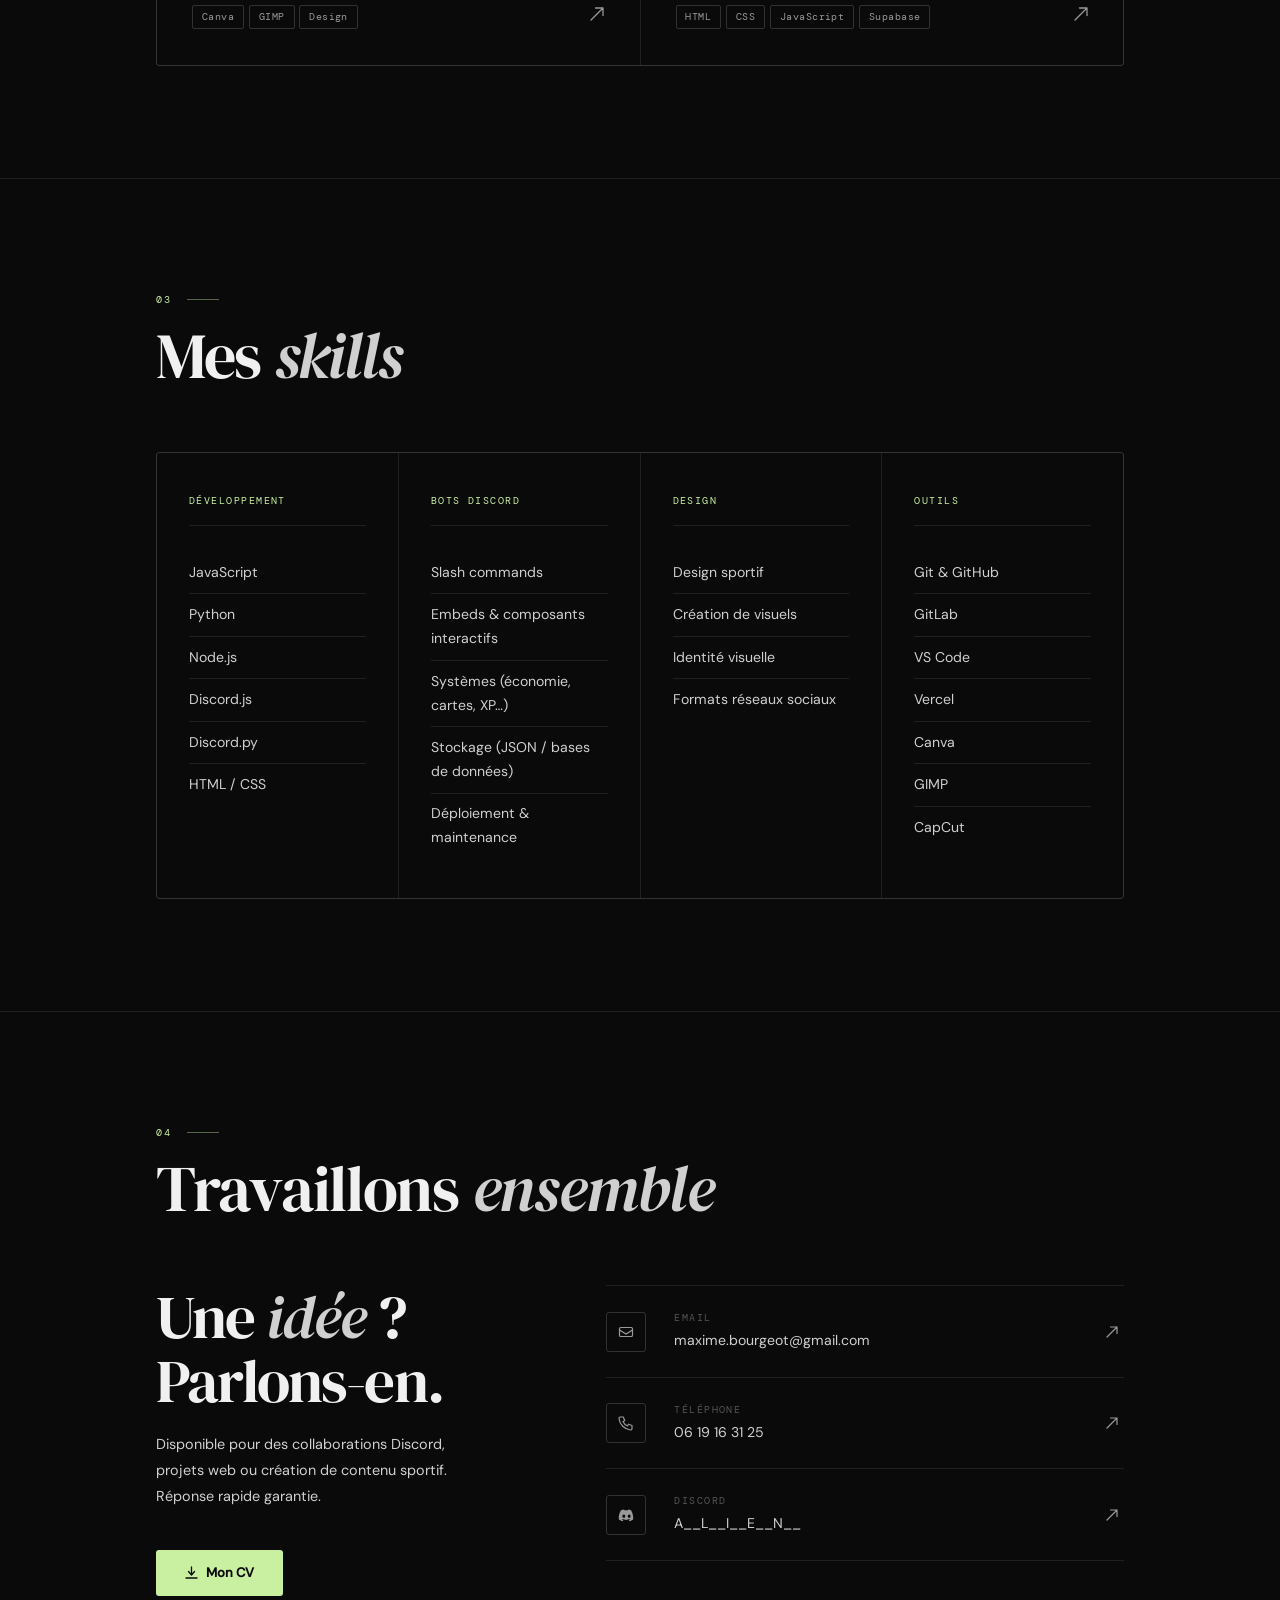
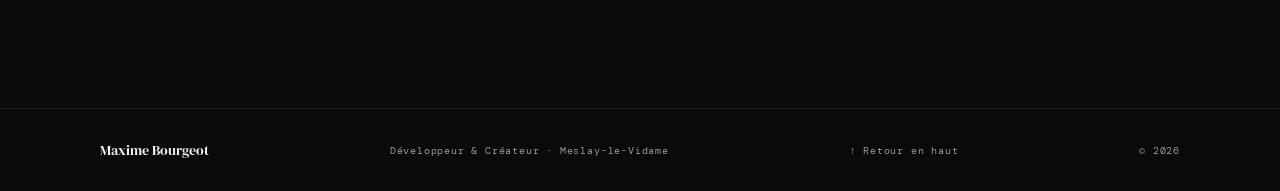
==== commit 0b26b3c8: "sit fini" ====
--- a/index.html
+++ b/index.html
@@ -324,6 +324,23 @@
             </div>
           </a>
 
+          <a class="pc reveal" data-cat="dev" href="projets/drc.html" role="listitem" style="--reveal-delay:.32s">
+            <div class="pc-head">
+              <span class="pc-n">06</span>
+              <span class="pc-c">Dev</span>
+            </div>
+            <h3 class="pc-t">Site DRC — Dammarie Rugby Club</h3>
+            <p class="pc-d">
+              Site web complet développé pour candidater en alternance — boutique, pronostics, espace admin, contact et localisation.
+            </p>
+            <div class="pc-foot">
+              <div class="pc-tags"><span>HTML</span><span>CSS</span><span>JavaScript</span><span>Supabase</span></div>
+              <span class="pc-arr" aria-hidden="true">
+                <svg width="14" height="14" viewBox="0 0 14 14" fill="none"><path d="M1 13L13 1M13 1H5.5M13 1v7.5" stroke="currentColor" stroke-width="1.3" stroke-linecap="round"/></svg>
+              </span>
+            </div>
+          </a>
+
         </div>
       </div>
     </section>
--- a/css/style.css
+++ b/css/style.css
@@ -1,10 +1,7 @@
 /* ============================================================
    FONTS — Auto-hébergées (pas de dépendance Google Fonts)
-   Fichiers à placer dans /fonts/ à la racine du repo
-   Source : https://fontsource.org
-============================================================ */
-
-/* DM Serif Display — Regular */
+============================================================ */
+
 @font-face {
   font-family: 'DM Serif Display';
   src: url('../fonts/dm-serif-display-latin-400-normal.woff2') format('woff2');
@@ -12,8 +9,6 @@
   font-style: normal;
   font-display: swap;
 }
-
-/* DM Serif Display — Italic */
 @font-face {
   font-family: 'DM Serif Display';
   src: url('../fonts/dm-serif-display-latin-400-italic.woff2') format('woff2');
@@ -21,8 +16,6 @@
   font-style: italic;
   font-display: swap;
 }
-
-/* DM Sans — Light 300 */
 @font-face {
   font-family: 'DM Sans';
   src: url('../fonts/dm-sans-latin-300-normal.woff2') format('woff2');
@@ -30,8 +23,6 @@
   font-style: normal;
   font-display: swap;
 }
-
-/* DM Sans — Regular 400 */
 @font-face {
   font-family: 'DM Sans';
   src: url('../fonts/dm-sans-latin-400-normal.woff2') format('woff2');
@@ -39,8 +30,6 @@
   font-style: normal;
   font-display: swap;
 }
-
-/* DM Sans — Medium 500 */
 @font-face {
   font-family: 'DM Sans';
   src: url('../fonts/dm-sans-latin-500-normal.woff2') format('woff2');
@@ -48,8 +37,6 @@
   font-style: normal;
   font-display: swap;
 }
-
-/* DM Mono — Regular 400 */
 @font-face {
   font-family: 'DM Mono';
   src: url('../fonts/dm-mono-latin-400-normal.woff2') format('woff2');
@@ -57,8 +44,6 @@
   font-style: normal;
   font-display: swap;
 }
-
-/* DM Mono — Medium 500 */
 @font-face {
   font-family: 'DM Mono';
   src: url('../fonts/dm-mono-latin-500-normal.woff2') format('woff2');
@@ -114,18 +99,16 @@
   -webkit-font-smoothing: antialiased;
   overflow-x: hidden;
 }
-@media (pointer: fine) { body { cursor: none; } }
+@media (pointer: fine) and (hover: hover) { body { cursor: none; } }
 ::selection { background: var(--accent); color: #0a0a0a; }
 a { color: inherit; text-decoration: none; }
-
-img, video, iframe {
-  max-width: 100%;
-  height: auto;
-  display: block;
-}
-
-/* ============================================================
-   CURSOR
+img, video, iframe { max-width: 100%; height: auto; display: block; }
+
+/* ============================================================
+   CURSEUR PERSONNALISÉ
+   FIX : display: block par défaut (était display: none → curseur
+   invisible si le JS tarde). Le masquage sur tactile est géré
+   par le media query (pointer: coarse) plus bas avec !important.
 ============================================================ */
 .cursor {
   position: fixed;
@@ -134,17 +117,44 @@
   background: var(--accent);
   border-radius: 50%;
   pointer-events: none;
-  z-index: 9999;
-  transform: translate(-50%, -50%);
-  will-change: transform, width, height, opacity;
-  display: none;
-  transition: width .25s var(--ease), height .25s var(--ease), background .25s, opacity .3s;
+  z-index: 2147483647;
+  will-change: transform;
+  display: block;
+  opacity: 0;
+  transition: width .2s var(--ease), height .2s var(--ease), background .2s, border .2s, opacity .15s;
 }
 .cursor.big {
   width: 36px; height: 36px;
   background: transparent;
   border: 1px solid rgba(200,240,160,0.5);
 }
+
+/* Sur tactile : jamais de curseur custom */
+@media (pointer: coarse), (hover: none) {
+  .cursor { display: none !important; }
+  body { cursor: auto !important; }
+}
+
+/* ── Masquer le texte alt des images de grille cassées ──
+   Ciblé uniquement sur les conteneurs visuels, pas toutes les imgs. */
+.mp-item img,
+.mg-item img,
+.mm-item img,
+.media-posts img,
+.media-grid img,
+.about-photo img {
+  font-size: 0;
+  color: transparent;
+}
+
+/* ── Curseur natif restauré en plein écran vidéo ──
+   Le navigateur force cursor:auto en fullscreen → on respecte ça
+   et on masque juste le curseur custom via le JS fullscreenchange. */
+:-webkit-full-screen { cursor: auto !important; }
+:-moz-full-screen    { cursor: auto !important; }
+:fullscreen          { cursor: auto !important; }
+/* Le backdrop (fond noir derrière la vidéo) aussi */
+::backdrop           { cursor: auto !important; }
 
 /* ============================================================
    NOISE OVERLAY
@@ -243,6 +253,7 @@
   border: none;
   padding: 6px;
   z-index: 300;
+  cursor: pointer;
 }
 .nav-burger span {
   display: block;
@@ -308,10 +319,7 @@
   line-height: 1;
   color: var(--white);
 }
-.sh-title em {
-  font-style: italic;
-  color: var(--light);
-}
+.sh-title em { font-style: italic; color: var(--light); }
 
 /* ============================================================
    REVEAL
@@ -347,7 +355,6 @@
   overflow: visible;
   border-bottom: 1px solid var(--border);
 }
-
 #hero::after {
   content: '';
   position: absolute;
@@ -409,11 +416,7 @@
   line-height: .9;
   margin-bottom: 2.5rem;
 }
-.hw {
-  display: block;
-  overflow: visible;
-  padding-bottom: .05em;
-}
+.hw { display: block; overflow: visible; padding-bottom: .05em; }
 .hi {
   display: block;
   transform: translateY(110%);
@@ -483,11 +486,7 @@
 .btn-outline:hover { color: var(--white); border-color: rgba(255,255,255,.3); transform: translateY(-1px); }
 
 /* ── Hero meta ── */
-.hero-meta {
-  display: flex;
-  gap: 3rem;
-  flex-wrap: wrap;
-}
+.hero-meta { display: flex; gap: 3rem; flex-wrap: wrap; }
 .hm { display: flex; flex-direction: column; gap: .3rem; }
 .hm-l {
   font-family: var(--f-mono);
@@ -496,17 +495,8 @@
   text-transform: uppercase;
   color: var(--muted);
 }
-.hm-v {
-  font-size: .92rem;
-  color: var(--white);
-  font-weight: 500;
-}
-.hm-avail {
-  display: flex;
-  align-items: center;
-  gap: .4rem;
-  color: var(--accent) !important;
-}
+.hm-v { font-size: .92rem; color: var(--white); font-weight: 500; }
+.hm-avail { display: flex; align-items: center; gap: .4rem; color: var(--accent) !important; }
 .avail-dot {
   width: 6px; height: 6px;
   background: var(--accent);
@@ -515,7 +505,7 @@
 }
 @keyframes pulse {
   0%, 100% { box-shadow: 0 0 0 0 rgba(200,240,160,.5); }
-  50% { box-shadow: 0 0 0 6px rgba(200,240,160,0); }
+  50%       { box-shadow: 0 0 0 6px rgba(200,240,160,0); }
 }
 
 /* ============================================================
@@ -532,25 +522,25 @@
 
 .about-photo {
   width: 100%;
-  aspect-ratio: unset;
   background: var(--bg2);
   border: 1px solid var(--border);
   border-radius: 3px;
   overflow: hidden;
-  position: sticky;
-  top: calc(var(--nav-h) + 2rem);
-}
-.about-photo img {
-  width: 100%;
-  height: auto;
-  object-fit: cover;
-  display: block;
+  position: relative; /* nécessaire pour le badge absolu */
+}
+.about-photo img { width: 100%; height: auto; object-fit: cover; display: block; }
+
+/* FIX : sticky uniquement sur desktop ≥ 901px */
+@media (min-width: 901px) {
+  .about-photo {
+    position: sticky;
+    top: calc(var(--nav-h) + 2rem);
+  }
 }
 
 .photo-badge {
   position: absolute;
-  bottom: 1rem;
-  left: 1rem;
+  bottom: 1rem; left: 1rem;
   background: rgba(10,10,10,.9);
   border: 1px solid var(--border2);
   border-radius: 3px;
@@ -565,11 +555,7 @@
   text-transform: uppercase;
   margin-bottom: .2rem;
 }
-.photo-badge-val {
-  font-size: .85rem;
-  color: var(--accent);
-  font-weight: 500;
-}
+.photo-badge-val { font-size: .85rem; color: var(--accent); font-weight: 500; }
 
 .about-right { display: flex; flex-direction: column; gap: 2.5rem; }
 
@@ -582,11 +568,7 @@
 .about-text p:last-child { margin-bottom: 0; }
 .about-text strong { color: var(--white); font-weight: 600; }
 
-.about-chips {
-  display: flex;
-  flex-wrap: wrap;
-  gap: .5rem;
-}
+.about-chips { display: flex; flex-wrap: wrap; gap: .5rem; }
 .chip {
   font-family: var(--f-mono);
   font-size: .65rem;
@@ -601,7 +583,7 @@
 .chip:hover { border-color: var(--accent); color: var(--accent); }
 
 /* ============================================================
-   TIMELINE — FIX dot superposition
+   TIMELINE
 ============================================================ */
 .timeline { display: flex; flex-direction: column; }
 
@@ -611,7 +593,6 @@
   gap: 1.5rem;
   padding: 1.6rem 0;
   border-top: 1px solid var(--border);
-  /* FIX : suppression de position:relative — le dot est maintenant dans le flux */
 }
 .tl-item:last-child { border-bottom: 1px solid var(--border); }
 
@@ -619,51 +600,33 @@
   font-family: var(--f-mono);
   font-size: .66rem;
   color: var(--mid);
-  padding-top: .15rem;
   letter-spacing: .08em;
-  /* FIX : on aligne l'année avec le titre en tenant compte du dot */
   padding-top: .2rem;
 }
 
-/* FIX : le dot est retiré du positionnement absolu
-   et intégré via un pseudo-élément sur .tl-content
-   → il reste dans sa colonne, jamais sur l'année */
 .tl-content {
   position: relative;
   padding-left: 1.1rem;
 }
-
 .tl-content::before {
   content: '';
   position: absolute;
-  left: 0;
-  top: .45rem; /* aligné avec la ligne de base du titre h4 */
-  width: 6px;
-  height: 6px;
+  left: 0; top: .45rem;
+  width: 6px; height: 6px;
   background: var(--accent);
   border-radius: 50%;
   opacity: .6;
-  flex-shrink: 0;
-}
-
-/* FIX : suppression de l'ancien .tl-dot en position absolue
-   (le div reste dans le HTML mais ne gêne plus) */
-.tl-dot {
-  display: none;
-}
-
-.tl-content h4 {
+}
+.tl-dot { display: none; }
+
+.tl-content h3, .tl-content h4 {
   font-family: var(--f-body);
   font-size: .95rem;
   font-weight: 600;
   color: var(--white);
   margin-bottom: .35rem;
 }
-.tl-content p {
-  font-size: .84rem;
-  color: var(--mid);
-  line-height: 1.65;
-}
+.tl-content p { font-size: .84rem; color: var(--mid); line-height: 1.65; }
 
 /* ============================================================
    PROJETS
@@ -691,8 +654,8 @@
   color: var(--mid);
   border-radius: 3px;
   transition: background .2s, color .2s;
-}
-@media (pointer: fine) { .fb { cursor: none; } }
+  cursor: pointer;
+}
 .fb:hover { color: var(--white); }
 .fb.active { background: var(--bg3); color: var(--white); }
 
@@ -729,24 +692,9 @@
 .pc:hover { background: var(--bg2); }
 .pc:hover::before { transform: scaleX(1); }
 
-.pc-head {
-  display: flex;
-  justify-content: space-between;
-  align-items: center;
-}
-.pc-n {
-  font-family: var(--f-mono);
-  font-size: .6rem;
-  color: var(--muted);
-  letter-spacing: .1em;
-}
-.pc-c {
-  font-family: var(--f-mono);
-  font-size: .62rem;
-  letter-spacing: .1em;
-  text-transform: uppercase;
-  color: var(--accent);
-}
+.pc-head { display: flex; justify-content: space-between; align-items: center; }
+.pc-n { font-family: var(--f-mono); font-size: .6rem; color: var(--muted); letter-spacing: .1em; }
+.pc-c { font-family: var(--f-mono); font-size: .62rem; letter-spacing: .1em; text-transform: uppercase; color: var(--accent); }
 .pc-t {
   font-family: var(--f-serif);
   font-size: 1.5rem;
@@ -756,12 +704,7 @@
   transition: color .2s;
 }
 .pc:hover .pc-t { color: var(--accent); }
-.pc-d {
-  font-size: .875rem;
-  color: var(--light);
-  line-height: 1.75;
-  flex: 1;
-}
+.pc-d { font-size: .875rem; color: var(--light); line-height: 1.75; flex: 1; }
 .pc-foot {
   display: flex;
   justify-content: space-between;
@@ -770,11 +713,7 @@
   padding-top: 1.1rem;
   border-top: 1px solid var(--border);
 }
-.pc-tags {
-  display: flex;
-  flex-wrap: wrap;
-  gap: .3rem;
-}
+.pc-tags { display: flex; flex-wrap: wrap; gap: .3rem; }
 .pc-tags span {
   font-family: var(--f-mono);
   font-size: .6rem;
@@ -784,15 +723,8 @@
   border-radius: 2px;
   color: var(--mid);
 }
-.pc-tags .live {
-  color: var(--accent);
-  border-color: rgba(200,240,160,.25);
-}
-.pc-arr {
-  color: var(--mid);
-  transition: transform .25s var(--ease), color .2s;
-  flex-shrink: 0;
-}
+.pc-tags .live { color: var(--accent); border-color: rgba(200,240,160,.25); }
+.pc-arr { color: var(--mid); transition: transform .25s var(--ease), color .2s; flex-shrink: 0; }
 .pc:hover .pc-arr { transform: translate(3px, -3px); color: var(--accent); }
 .pc.hidden { display: none; }
 
@@ -810,11 +742,7 @@
   border-radius: 4px;
   overflow: hidden;
 }
-.sk {
-  background: var(--bg);
-  padding: 2.4rem 2rem;
-  transition: background .2s;
-}
+.sk { background: var(--bg); padding: 2.4rem 2rem; transition: background .2s; }
 .sk:hover { background: var(--bg2); }
 .sk-t {
   font-family: var(--f-mono);
@@ -935,8 +863,7 @@
 /* ── Toast ── */
 .toast {
   position: fixed;
-  bottom: 2rem;
-  left: 50%;
+  bottom: 2rem; left: 50%;
   transform: translateX(-50%) translateY(10px);
   background: var(--bg3);
   border: 1px solid var(--border2);
@@ -956,10 +883,7 @@
 /* ============================================================
    FOOTER
 ============================================================ */
-footer {
-  border-top: 1px solid var(--border);
-  padding: 1.8rem var(--px);
-}
+footer { border-top: 1px solid var(--border); padding: 1.8rem var(--px); }
 .fi {
   max-width: var(--max);
   margin: 0 auto;
@@ -969,17 +893,8 @@
   flex-wrap: wrap;
   gap: .5rem;
 }
-.fn {
-  font-family: var(--f-serif);
-  font-size: .9rem;
-  color: var(--white);
-}
-.fm, .fy {
-  font-family: var(--f-mono);
-  font-size: .63rem;
-  color: var(--mid);
-  letter-spacing: .08em;
-}
+.fn { font-family: var(--f-serif); font-size: .9rem; color: var(--white); }
+.fm, .fy { font-family: var(--f-mono); font-size: .63rem; color: var(--mid); letter-spacing: .08em; }
 .back-top {
   display: inline-flex;
   align-items: center;
@@ -993,7 +908,7 @@
 .back-top:hover { color: var(--accent); }
 
 /* ============================================================
-   RESPONSIVE — tablet
+   RESPONSIVE — tablette
 ============================================================ */
 @media (max-width: 900px) {
   .nav-links { display: none; }
@@ -1001,8 +916,10 @@
   .hero-deco { display: none; }
   .hero-name { font-size: clamp(2.8rem, 11vw, 6rem); }
   .about-grid { grid-template-columns: 1fr; gap: 2.5rem; }
-  .about-left { position: static; }
-  .about-photo { aspect-ratio: unset; }
+  /* FIX : aspect-ratio: 1/1 pour que la photo ait une hauteur définie
+     (l'ancien aspect-ratio: unset laissait la hauteur à 0 sur certains
+     navigateurs mobiles, causant le chevauchement du texte) */
+  .about-photo { aspect-ratio: 1 / 1; }
   .skills-grid { grid-template-columns: repeat(2, 1fr); }
   .contact-grid { grid-template-columns: 1fr; gap: 2.5rem; }
   .pg { grid-template-columns: repeat(auto-fill, minmax(280px, 1fr)); }
@@ -1023,18 +940,13 @@
   .cr { grid-template-columns: 40px 1fr 16px; gap: .8rem; }
   .fi { flex-direction: column; align-items: flex-start; }
   .fm { display: none; }
-
-  /* FIX mobile : colonne année réduite, le dot reste dans .tl-content */
   .tl-item { grid-template-columns: 3.5rem 1fr; gap: 1rem; }
 }
 
 /* ============================================================
    FOCUS VISIBLE
 ============================================================ */
-:focus-visible {
-  outline: 1px solid var(--accent);
-  outline-offset: 3px;
-}
+:focus-visible { outline: 1px solid var(--accent); outline-offset: 3px; }
 
 /* ============================================================
    REDUCED MOTION
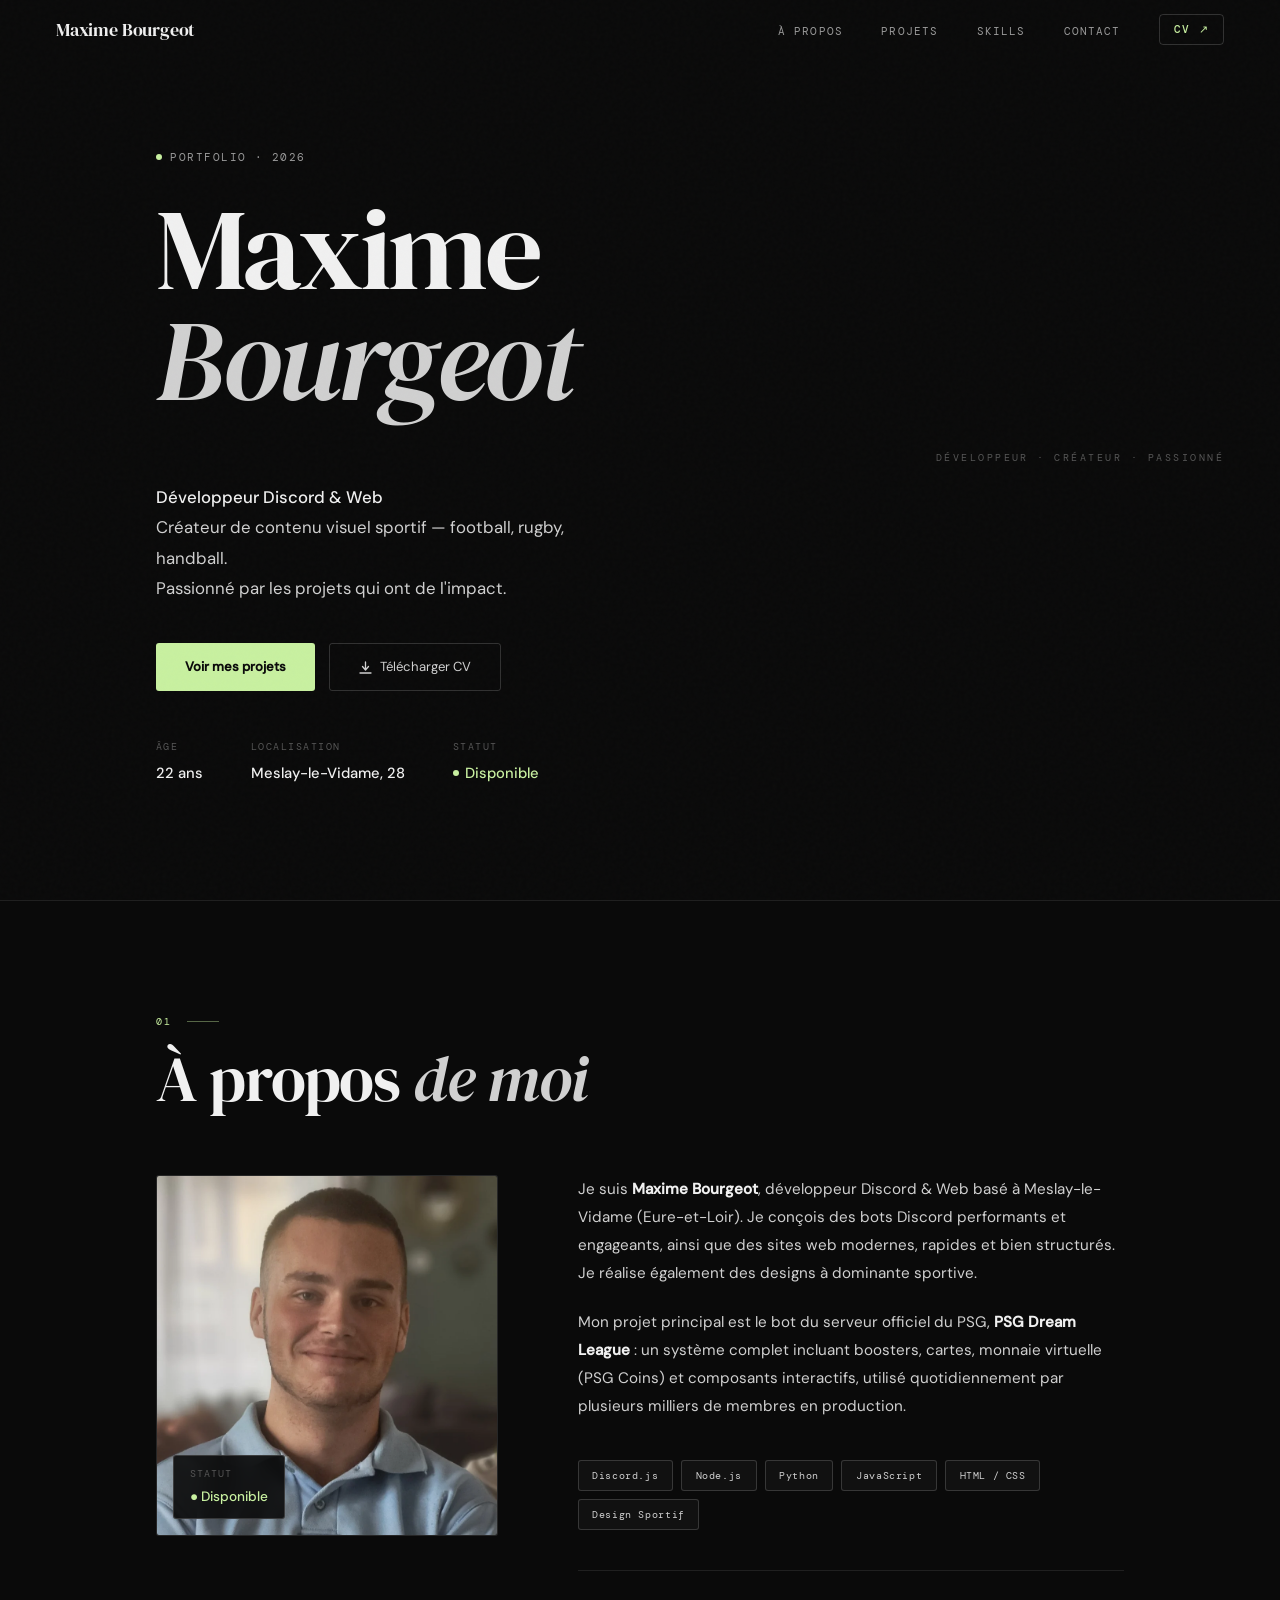
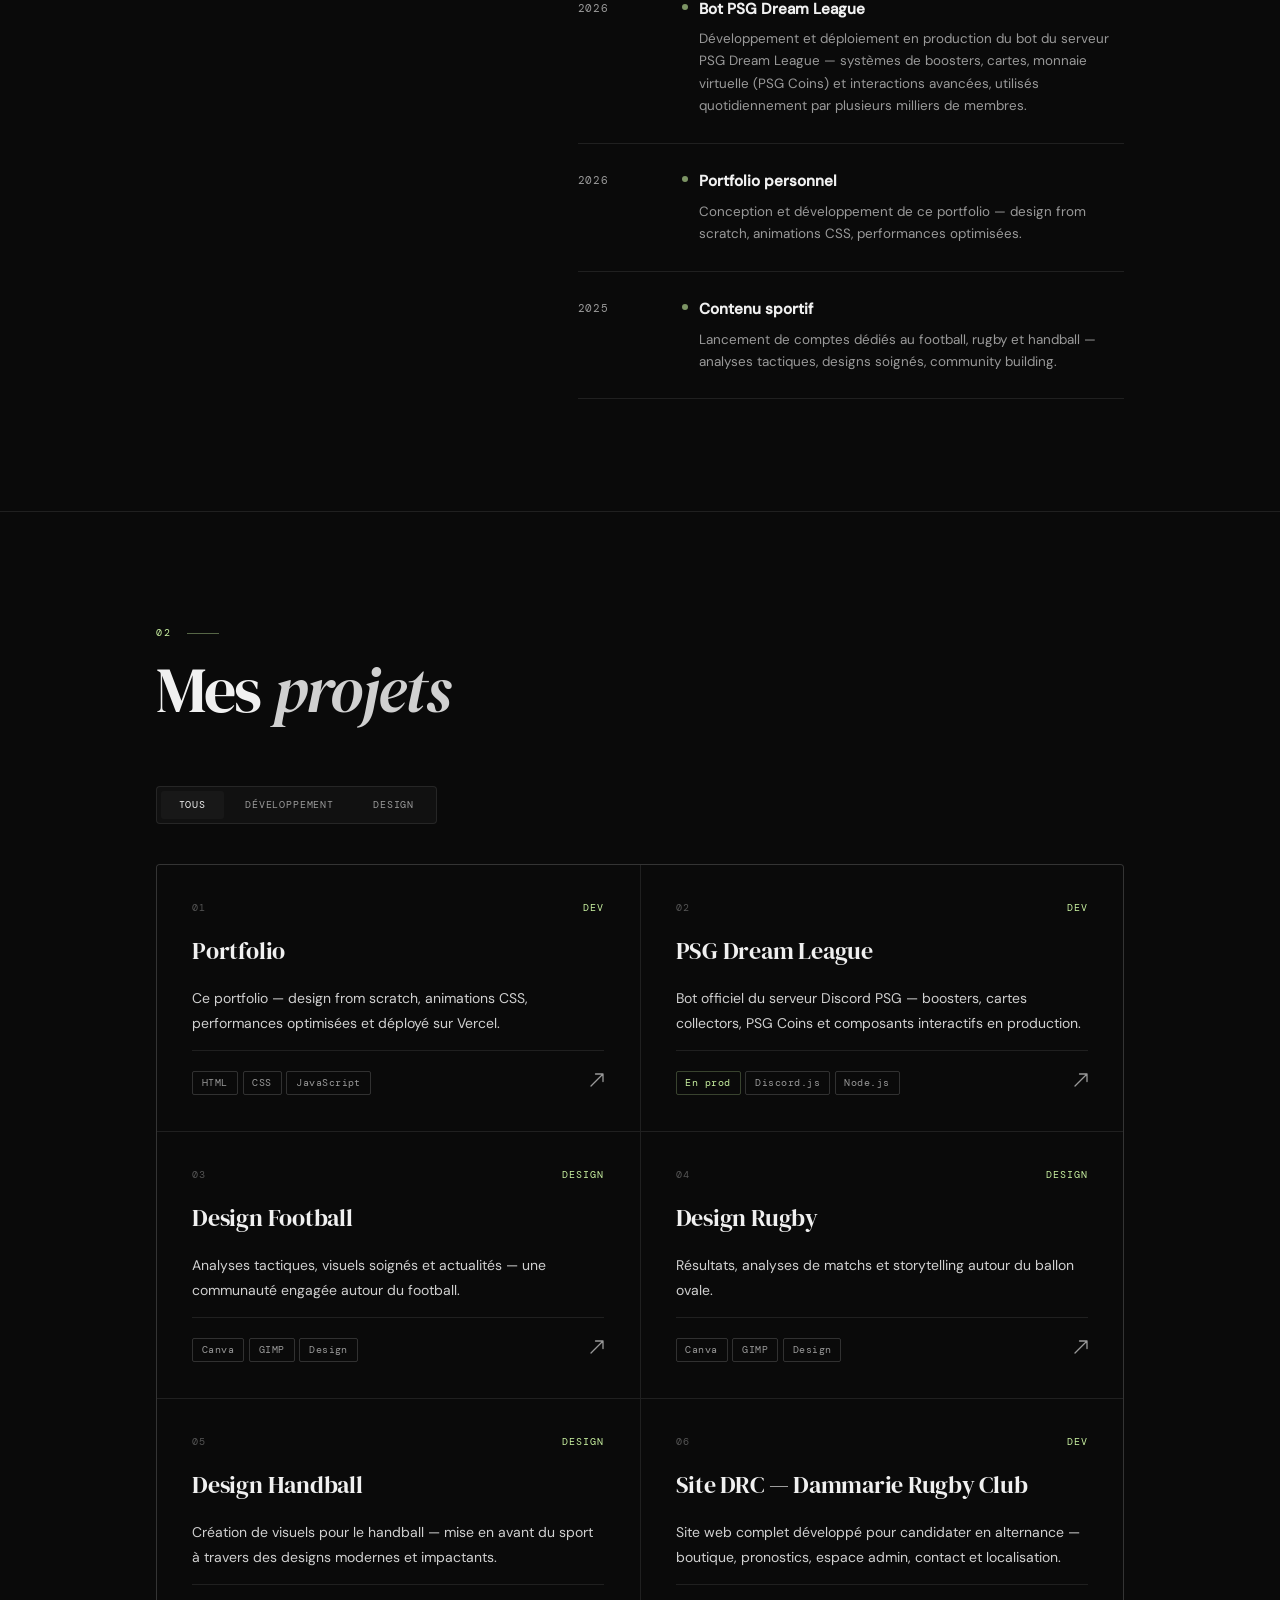
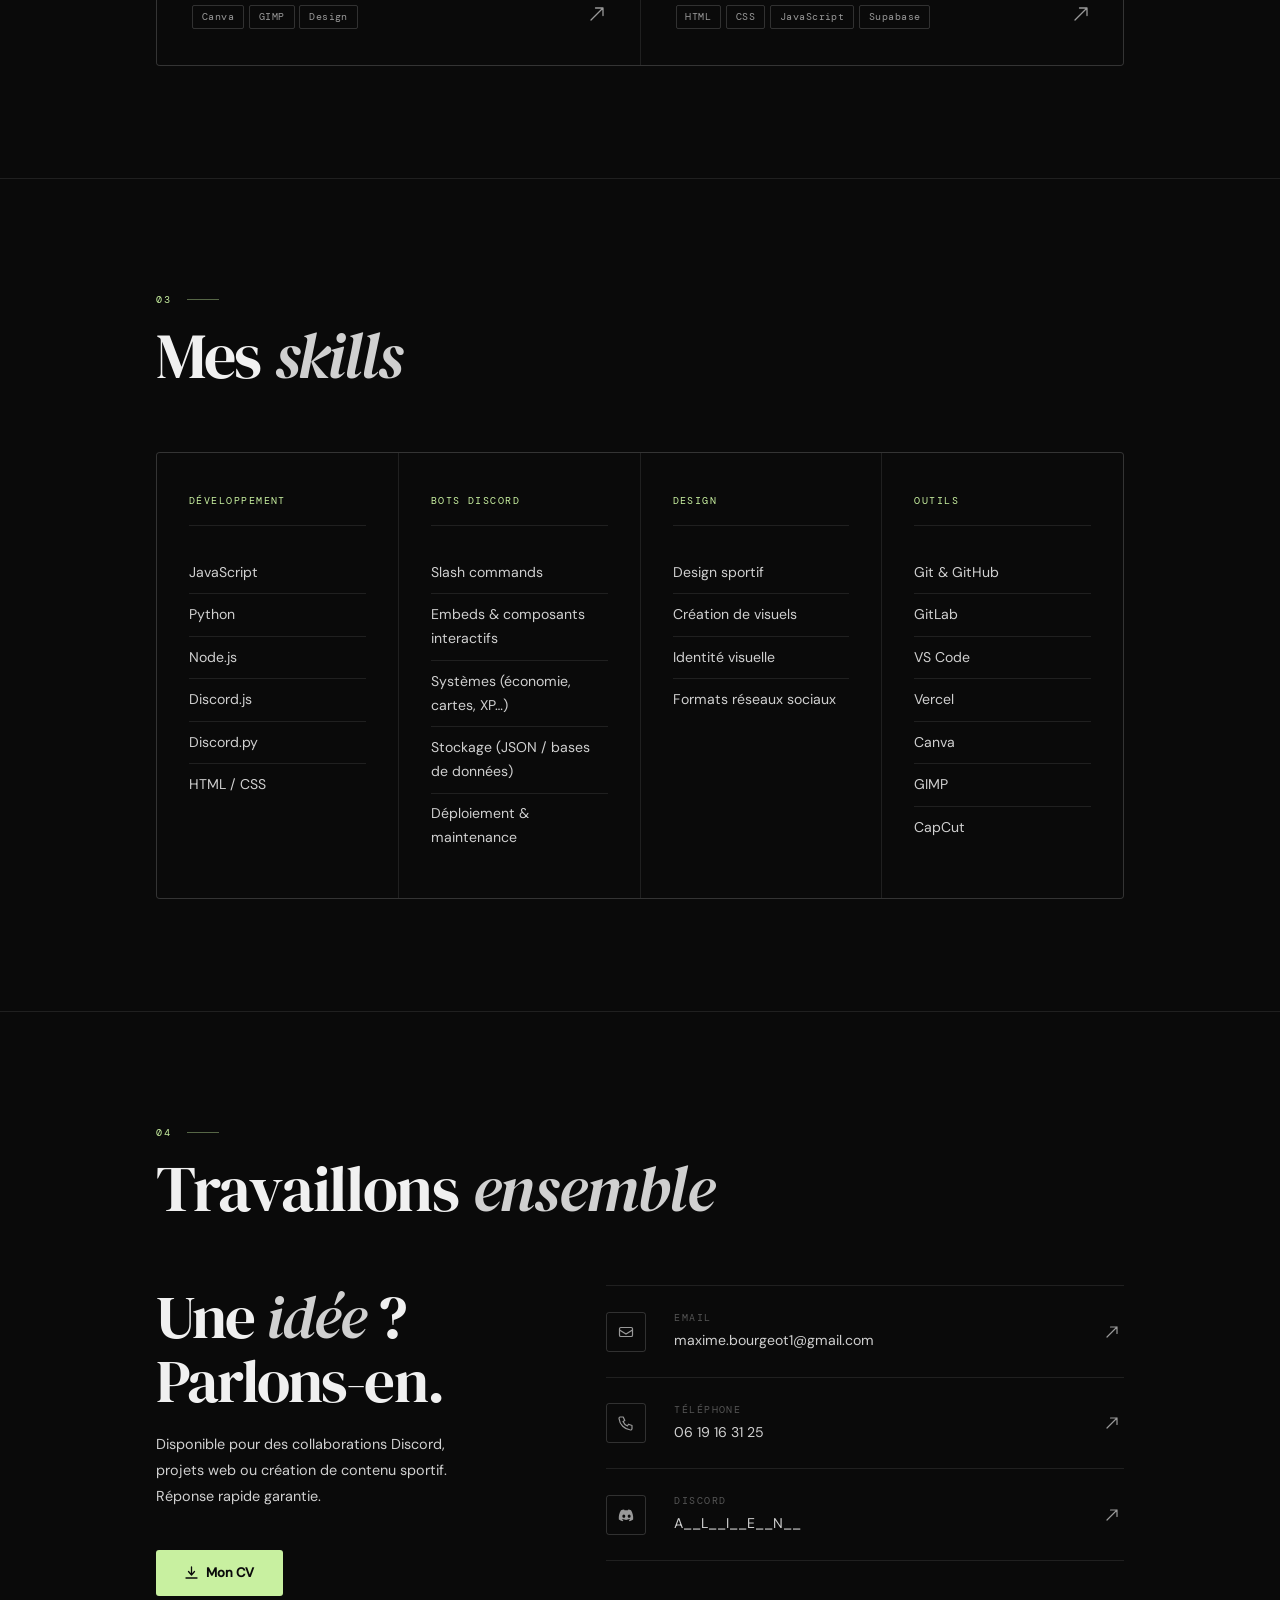
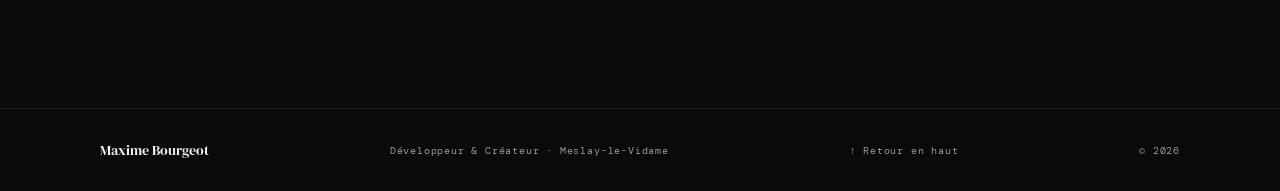
==== commit d1e8d485: "mail" ====
--- a/index.html
+++ b/index.html
@@ -436,13 +436,13 @@
 
           <div class="contact-rows reveal" style="--reveal-delay:.1s">
 
-            <a href="mailto:maxime.bourgeot@gmail.com" class="cr" aria-label="Envoyer un email à maxime.bourgeot@gmail.com" id="copy-email" data-copy="maxime.bourgeot@gmail.com">
+            <a href="mailto:maxime.bourgeot1@gmail.com" class="cr" aria-label="Envoyer un email à maxime.bourgeot@gmail.com" id="copy-email" data-copy="maxime.bourgeot@gmail.com">
               <div class="cr-i" aria-hidden="true">
                 <svg width="16" height="16" viewBox="0 0 16 16" fill="none"><rect x="1.5" y="3.5" width="13" height="9" rx="1.3" stroke="currentColor" stroke-width="1.2"/><path d="M1.5 6l6.5 4 6.5-4" stroke="currentColor" stroke-width="1.2"/></svg>
               </div>
               <div class="cr-body">
                 <span class="cr-lbl">Email</span>
-                <span class="cr-v">maxime.bourgeot@gmail.com</span>
+                <span class="cr-v">maxime.bourgeot1@gmail.com</span>
               </div>
               <svg class="cr-a" width="12" height="12" viewBox="0 0 12 12" fill="none" aria-hidden="true"><path d="M1 11L11 1M11 1H4.5M11 1v6.5" stroke="currentColor" stroke-width="1.2" stroke-linecap="round"/></svg>
             </a>
